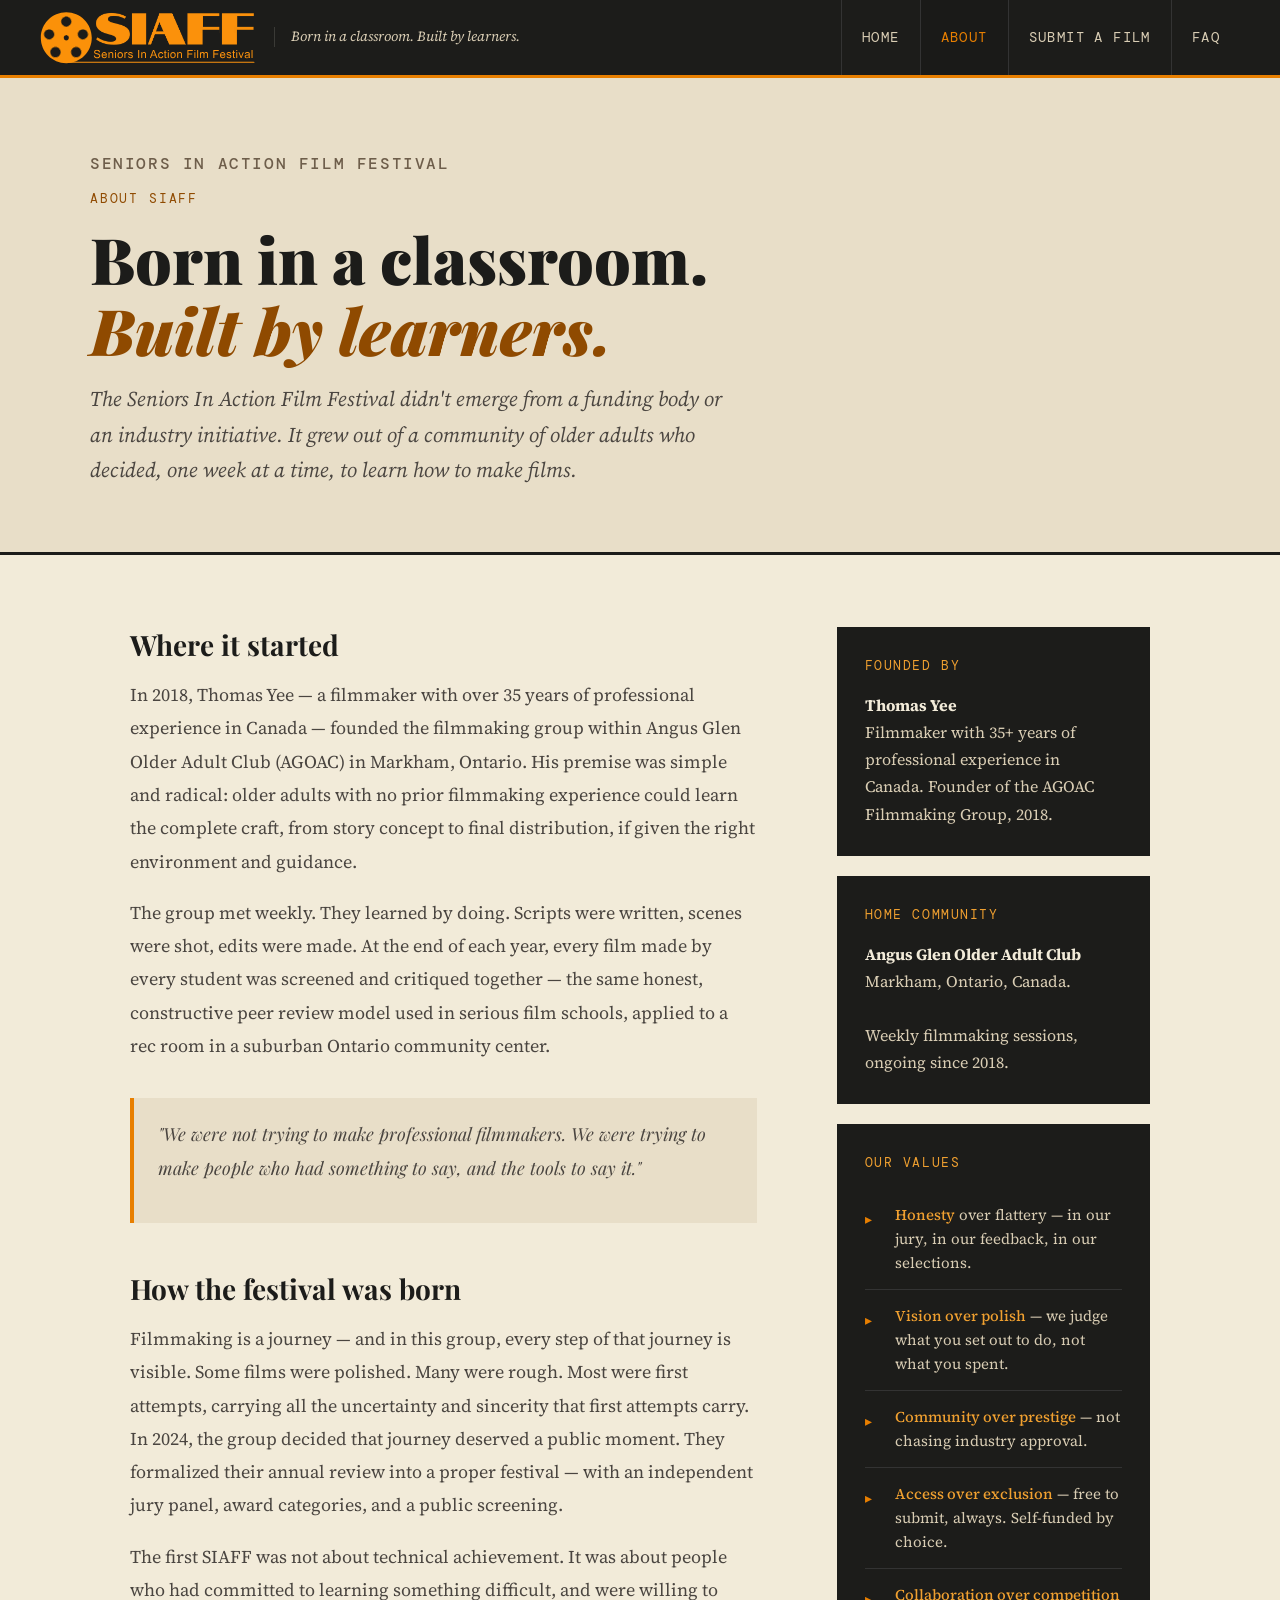
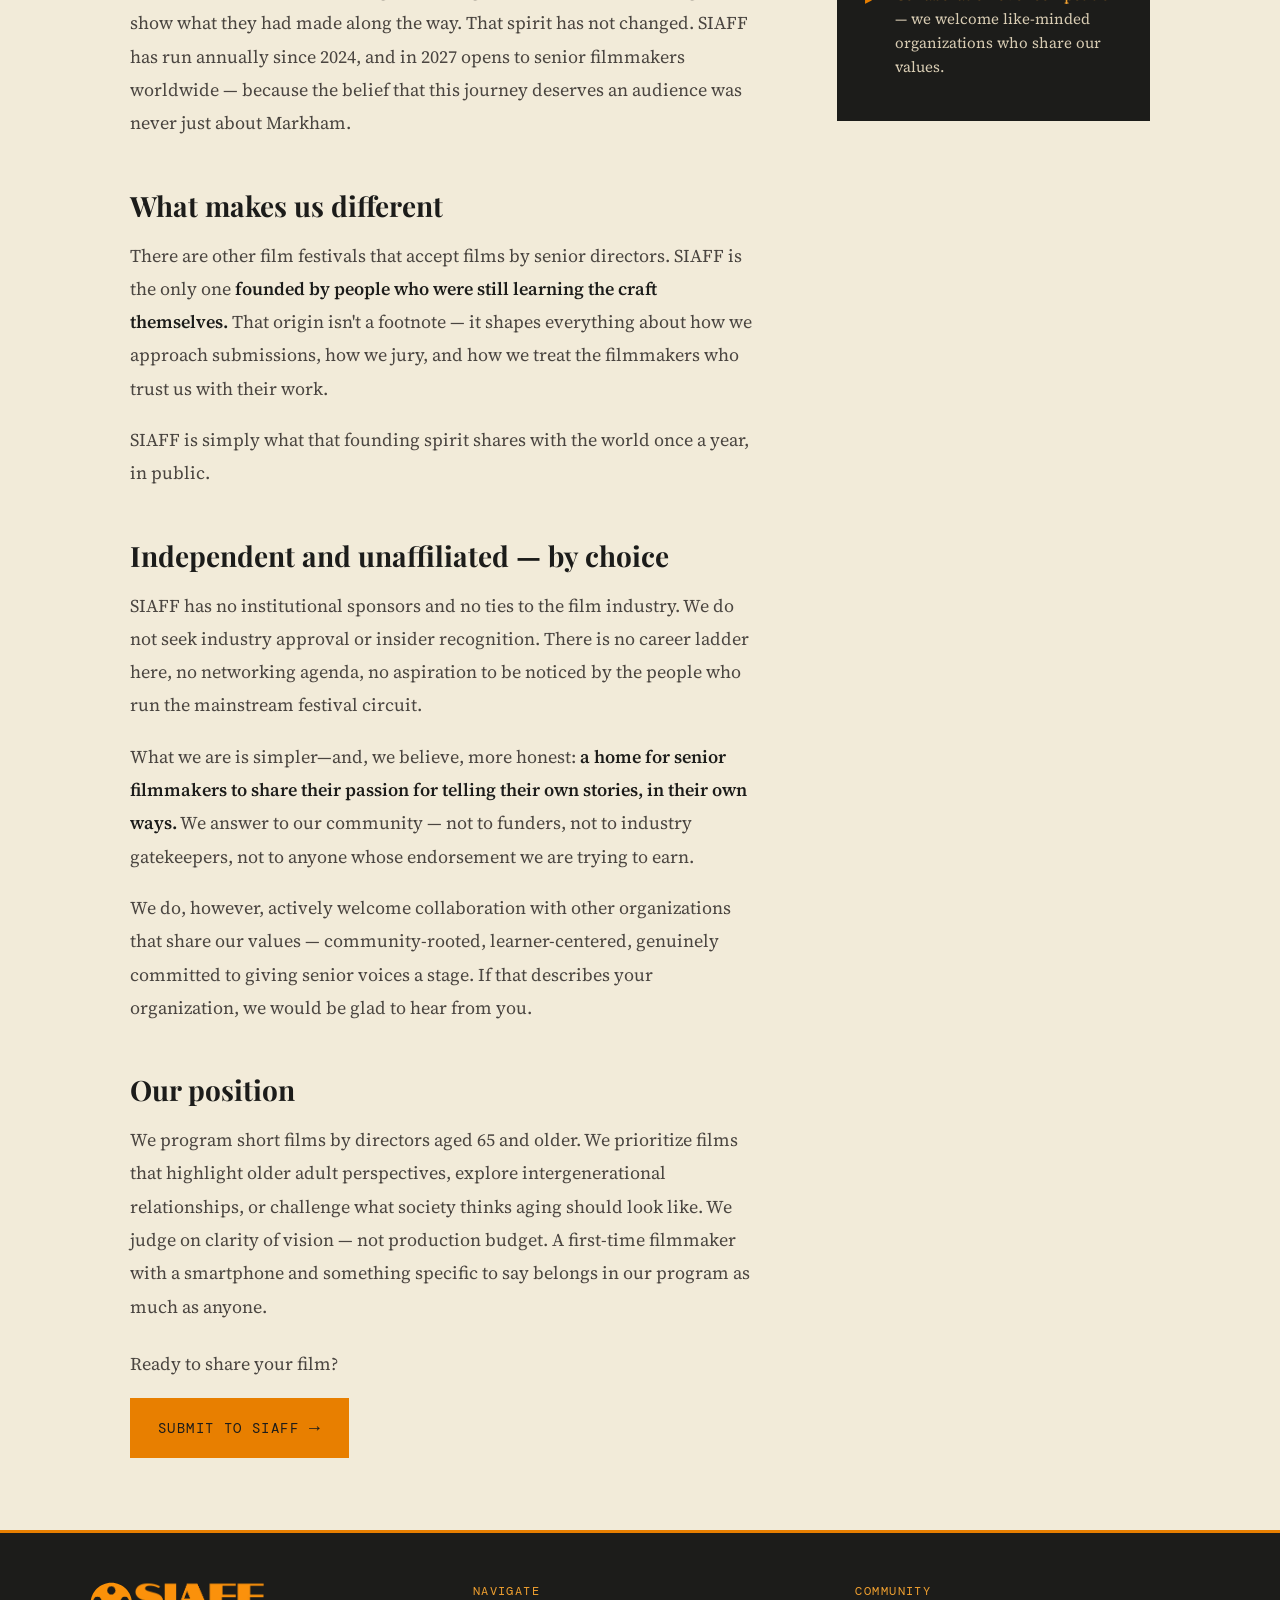
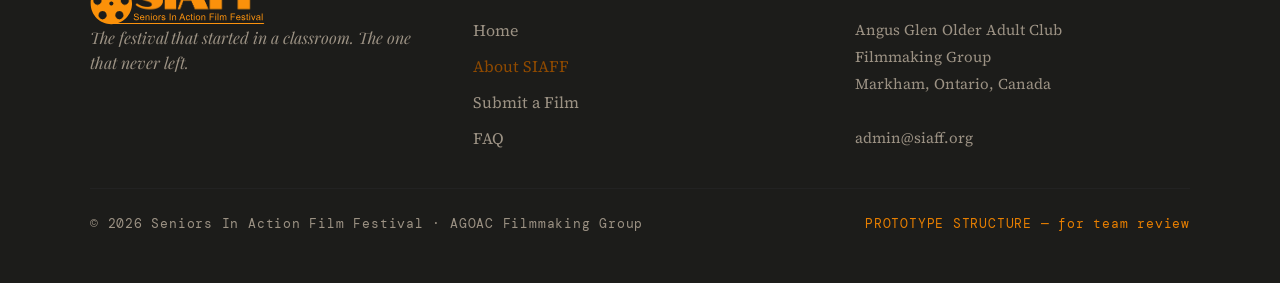
==== about.html @ fc420b6f "Fix logo's baked-in SVG padding; add footer active-link highlighting 1. logo.svg's viewBox (0 0 150 " ====
<!DOCTYPE html>
<html lang="en">
<head>
<meta charset="UTF-8">
<meta name="viewport" content="width=device-width, initial-scale=1.0">
<title>About — SIAFF</title>
<link rel="preconnect" href="https://fonts.googleapis.com">
<link href="https://fonts.googleapis.com/css2?family=Playfair+Display:ital,wght@0,400;0,700;0,900;1,400;1,700&family=Source+Serif+4:ital,wght@0,300;0,400;0,600;1,300;1,400&family=DM+Mono:wght@400;500&display=swap" rel="stylesheet">
<link rel="icon" type="image/svg+xml" href="images/favicon.svg">
<link rel="icon" type="image/png" sizes="32x32" href="images/favicon-32.png">
<link rel="icon" type="image/png" sizes="16x16" href="images/favicon-16.png">
<link rel="apple-touch-icon" href="images/apple-touch-icon.png">
<link rel="stylesheet" href="style.css">
</head>
<body>

<nav>
  <div class="nav-brand">
  <a href="index.html" class="nav-logo">
    <img src="images/logo.svg" alt="SIAFF logo" loading="lazy">
  </a>
    <span class="nav-tagline">Born in a classroom. Built by learners.</span>
  </div>

  <button class="nav-toggle" id="navToggle" onclick="toggleNav()" aria-label="Open menu" aria-expanded="false" aria-controls="navLinks">
    <span class="nav-toggle-bar"></span>
    <span class="nav-toggle-bar"></span>
    <span class="nav-toggle-bar"></span>
  </button>

  <ul class="nav-links" id="navLinks">
    <li><a href="index.html" id="nav-home">Home</a></li>
    <li><a href="about.html" id="nav-about" class="active">About</a></li>
    <li><a href="submit.html" id="nav-submit">Submit a Film</a></li>
    <li><a href="faq.html" id="nav-faq">FAQ</a></li>
  </ul>
</nav>


  <div class="about-hero">
    <div class="about-hero-inner">
      <div class="hero-name" style="color:var(--muted-text)">Seniors In Action Film Festival</div>
      <span class="eyebrow">About SIAFF</span>
      <h1 class="about-hero-h1">Born in a classroom.<br><em>Built by learners.</em></h1>
      <p class="about-hero-sub">The Seniors In Action Film Festival didn't emerge from a funding body or an industry initiative. It grew out of a community of older adults who decided, one week at a time, to learn how to make films.</p>
    </div>
  </div>

  <div class="about-body">
    <div class="about-prose">

      <h2>Where it started</h2>
      <p>In 2018, Thomas Yee — a filmmaker with over 35 years of professional experience in Canada — founded the filmmaking group within Angus Glen Older Adult Club (AGOAC) in Markham, Ontario. His premise was simple and radical: older adults with no prior filmmaking experience could learn the complete craft, from story concept to final distribution, if given the right environment and guidance.</p>
      <p>The group met weekly. They learned by doing. Scripts were written, scenes were shot, edits were made. At the end of each year, every film made by every student was screened and critiqued together — the same honest, constructive peer review model used in serious film schools, applied to a rec room in a suburban Ontario community center.</p>

      <div class="pullquote">
        <p class="pullquote-text">"We were not trying to make professional filmmakers. We were trying to make people who had something to say, and the tools to say it."</p>
      </div>

      <h2>How the festival was born</h2>
      <p>Filmmaking is a journey — and in this group, every step of that journey is visible. Some films were polished. Many were rough. Most were first attempts, carrying all the uncertainty and sincerity that first attempts carry. In 2024, the group decided that journey deserved a public moment. They formalized their annual review into a proper festival — with an independent jury panel, award categories, and a public screening.</p>
      <p>The first SIAFF was not about technical achievement. It was about people who had committed to learning something difficult, and were willing to show what they had made along the way. That spirit has not changed. SIAFF has run annually since 2024, and in 2027 opens to senior filmmakers worldwide — because the belief that this journey deserves an audience was never just about Markham.</p>

      <h2>What makes us different</h2>
      <p>There are other film festivals that accept films by senior directors. SIAFF is the only one <strong>founded by people who were still learning the craft themselves.</strong> That origin isn't a footnote — it shapes everything about how we approach submissions, how we jury, and how we treat the filmmakers who trust us with their work.</p>
      <p>SIAFF is simply what that founding spirit shares with the world once a year, in public.</p>

      <h2>Independent and unaffiliated — by choice</h2>
      <p>SIAFF has no institutional sponsors and no ties to the film industry. We do not seek industry approval or insider recognition. There is no career ladder here, no networking agenda, no aspiration to be noticed by the people who run the mainstream festival circuit.</p>
      <p>What we are is simpler—and, we believe, more honest: <strong>a home for senior filmmakers to share their passion for telling their own stories, in their own ways.</strong> We answer to our community — not to funders, not to industry gatekeepers, not to anyone whose endorsement we are trying to earn.</p>
      <p>We do, however, actively welcome collaboration with other organizations that share our values — community-rooted, learner-centered, genuinely committed to giving senior voices a stage. If that describes your organization, we would be glad to hear from you.</p>

      <h2>Our position</h2>
      <p>We program short films by directors aged 65 and older. We prioritize films that highlight older adult perspectives, explore intergenerational relationships, or challenge what society thinks aging should look like. We judge on clarity of vision — not production budget. A first-time filmmaker with a smartphone and something specific to say belongs in our program as much as anyone.</p>

      <div class="section-cta">
        <p>Ready to share your film?</p>
        <a class="hero-cta" href="submit.html">Submit to SIAFF <span class="hero-cta-arrow">→</span></a>
      </div>

    </div>

    <div class="about-sidebar">
      <div class="sidebar-card">
        <div class="sidebar-card-title">Founded by</div>
        <div class="sidebar-card-body">
          <strong>Thomas Yee</strong><br>
          Filmmaker with 35+ years of professional experience in Canada. Founder of the AGOAC Filmmaking Group, 2018.
        </div>
      </div>

      <div class="sidebar-card">
        <div class="sidebar-card-title">Home community</div>
        <div class="sidebar-card-body">
          <strong>Angus Glen Older Adult Club</strong><br>
          Markham, Ontario, Canada.<br><br>
          Weekly filmmaking sessions, ongoing since 2018.
        </div>
      </div>

      <div class="sidebar-card">
        <div class="sidebar-card-title">Our values</div>
        <div class="values-list">
          <div class="value-item">
            <span class="value-dot">▸</span>
            <span class="value-text"><strong>Honesty</strong> over flattery — in our jury, in our feedback, in our selections.</span>
          </div>
          <div class="value-item">
            <span class="value-dot">▸</span>
            <span class="value-text"><strong>Vision over polish</strong> — we judge what you set out to do, not what you spent.</span>
          </div>
          <div class="value-item">
            <span class="value-dot">▸</span>
            <span class="value-text"><strong>Community over prestige</strong> — not chasing industry approval.</span>
          </div>
          <div class="value-item">
            <span class="value-dot">▸</span>
            <span class="value-text"><strong>Access over exclusion</strong> — free to submit, always. Self-funded by choice.</span>
          </div>
          <div class="value-item">
            <span class="value-dot">▸</span>
            <span class="value-text"><strong>Collaboration over competition</strong> — we welcome like-minded organizations who share our values.</span>
          </div>
        </div>
      </div>
    </div>
  </div>

<footer>
  <div class="footer-inner">
    <div class="footer-brand">
      <img src="images/logo.svg" alt="SIAFF logo" loading="lazy">
      <p class="footer-tagline">The festival that started in a classroom. The one that never left.</p>
    </div>
    <div>
      <div class="footer-col-title">Navigate</div>
      <div class="footer-links">
        <a href="index.html" id="footer-nav-home">Home</a>
        <a href="about.html" id="footer-nav-about" class="active">About SIAFF</a>
        <a href="submit.html" id="footer-nav-submit">Submit a Film</a>
        <a href="faq.html" id="footer-nav-faq">FAQ</a>
      </div>
    </div>
    <div>
      <div class="footer-col-title">Community</div>
      <address class="footer-address">
        Angus Glen Older Adult Club<br>
        Filmmaking Group<br>
        Markham, Ontario, Canada<br>
        <br>
        admin@siaff.org
      </address>
    </div>
  </div>
  <div class="footer-bottom">
    <span class="footer-copy">© 2026 Seniors In Action Film Festival · AGOAC Filmmaking Group</span>
    <span class="footer-prototype">PROTOTYPE STRUCTURE — for team review</span>
  </div>
</footer>
<script src="script.js"></script>
</body>
</html>
---- style.css ----
/* ── RESET & BASE ───────────────────────────────── */
*, *::before, *::after { box-sizing: border-box; margin: 0; padding: 0; }

:root {
  --paper:    #F2EBD9;
  --paper2:   #E8DEC8;
  --paper3:   #D9CDB4;
  --ink:      #1C1C1A;
  --ink2:     #4A4540;
  --ink3:     #8C7B68;
  --red:      #E87F00;
  --red2:     #C46A00;
  --red3:     #8F4A00;
  --footer-text: #9C9284;
  --muted-text: #6E5E4B;
  --warm:     #8C7355;
  --warm2:    #F0A030;
  --rule:     #C4B89A;
  --serif:    'Playfair Display', Georgia, serif;
  --body:     'Source Serif 4', Georgia, serif;
  --mono:     'DM Mono', monospace;
}

html { scroll-behavior: smooth; }

.sr-only {
  position: absolute;
  width: 1px;
  height: 1px;
  padding: 0;
  margin: -1px;
  overflow: hidden;
  clip: rect(0, 0, 0, 0);
  white-space: nowrap;
  border: 0;
}

body {
  font-family: var(--body);
  background: var(--paper);
  color: var(--ink);
  font-size: 19px;
  line-height: 1.75;
  -webkit-font-smoothing: antialiased;
}

/* ── NAVIGATION ─────────────────────────────────── */
nav {
  background: var(--ink);
  padding: 0 40px;
  display: flex;
  align-items: center;
  justify-content: space-between;
  position: sticky;
  top: 0;
  z-index: 100;
  border-bottom: 3px solid var(--red); min-height: 74px;
}

.nav-brand {
  display: flex;
  align-items: center;
  gap: 16px;
  padding: 10px 0;
  min-width: 0;
}

.nav-logo {
  display: flex;
  align-items: center;
  flex-shrink: 0;
}

.nav-logo img {
  height: 54px;
  width: auto;
  display: block;
}

.nav-tagline {
  font-family: var(--body);
  font-style: italic;
  font-size: 14px;
  color: var(--paper3);
  border-left: 1px solid #3a3a36;
  padding-left: 16px;
  line-height: 1.4;
  white-space: nowrap;
  overflow: hidden;
  text-overflow: ellipsis;
  min-width: 0;
  max-width: 460px;
}

.nav-logo-main {
  font-family: var(--mono);
  font-size: 22px;
  font-weight: 500;
  color: var(--paper);
  letter-spacing: 0.12em;
  line-height: 1;
}

.nav-logo-sub {
  font-family: var(--body);
  font-size: 12px;
  color: var(--warm2);
  letter-spacing: 0.08em;
  text-transform: uppercase;
  margin-top: 3px;
}

.nav-toggle {
  display: none;
  flex-direction: column;
  justify-content: center;
  align-items: center;
  gap: 5px;
  width: 44px;
  height: 44px;
  background: transparent;
  border: 1px solid #3a3a36;
  cursor: pointer;
  flex-shrink: 0;
  transition: border-color 0.2s;
}
.nav-toggle:hover { border-color: var(--red); }
.nav-toggle-bar {
  width: 20px;
  height: 2px;
  background: var(--paper3);
  transition: all 0.25s ease;
}
.nav-toggle.open .nav-toggle-bar:nth-child(1) { transform: translateY(7px) rotate(45deg); }
.nav-toggle.open .nav-toggle-bar:nth-child(2) { opacity: 0; }
.nav-toggle.open .nav-toggle-bar:nth-child(3) { transform: translateY(-7px) rotate(-45deg); }

.nav-links {
  display: flex;
  gap: 0;
  list-style: none;
}

.nav-links a {
  display: block;
  padding: 25px 20px;
  font-family: var(--mono);
  font-size: 14px;
  letter-spacing: 0.1em;
  text-transform: uppercase;
  color: var(--paper3);
  text-decoration: none;
  transition: color 0.2s, background 0.2s;
  border-left: 1px solid #333;
}

.nav-links a:hover,
.nav-links a.active {
  color: var(--red);
  background: #1a1a18;
}

/* ── PAGE SYSTEM ────────────────────────────────── */
.page { display: none; }
.page.active { display: block; }

/* ── SECTION UTILITY ────────────────────────────── */
.section { padding: 72px 40px; max-width: 1100px; margin: 0 auto; }
.section-narrow { max-width: 720px; }
.faq-link-section { padding: 32px 40px; max-width: 1100px; margin: 0 auto; text-align: center; }
.rule { border: none; border-top: 1px solid var(--rule); margin: 48px 0; }
.rule-heavy { border-top: 3px solid var(--ink); margin: 0; }
.eyebrow {
  font-family: var(--mono);
  font-size: 13px;
  letter-spacing: 0.14em;
  text-transform: uppercase;
  color: var(--red3);
  margin-bottom: 14px;
  display: block;
}

/* ── HOME — HERO ────────────────────────────────── */
.hero {
  background: var(--ink);
  padding: 80px 40px 72px;
  position: relative;
  overflow: hidden;
}

.hero::before {
  content: '';
  position: absolute;
  top: 0; left: 0; right: 0;
  height: 4px;
  background: repeating-linear-gradient(
    90deg,
    var(--red) 0px,
    var(--red) 20px,
    transparent 20px,
    transparent 28px
  );
}

.hero-inner {
  max-width: 1100px;
  margin: 0 auto;
  display: grid;
  grid-template-columns: 1fr 380px;
  gap: 80px;
  align-items: end;
}

.hero-name {
  font-family: var(--mono);
  font-size: 16px;
  font-weight: 500;
  letter-spacing: 0.1em;
  text-transform: uppercase;
  color: var(--warm2);
  margin-bottom: 10px;
}

.hero-tag {
  font-family: var(--mono);
  font-size: 13px;
  letter-spacing: 0.14em;
  text-transform: uppercase;
  color: var(--red);
  margin-bottom: 20px;
}

.hero-h1 {
  font-family: var(--serif);
  font-size: clamp(42px, 6vw, 72px);
  font-weight: 900;
  color: var(--paper);
  line-height: 1.05;
  letter-spacing: -0.01em;
  margin-bottom: 24px;
}

.hero-h1 em {
  font-style: italic;
  color: var(--warm2);
}

.hero-body {
  font-size: 19px;
  color: var(--paper3);
  line-height: 1.75;
  max-width: 520px;
  margin-bottom: 36px;
}

.hero-cta {
  display: inline-flex;
  align-items: center;
  gap: 10px;
  background: var(--red);
  color: var(--ink);
  padding: 14px 28px;
  font-family: var(--mono);
  font-size: 14px;
  letter-spacing: 0.1em;
  text-transform: uppercase;
  text-decoration: none;
  transition: background 0.2s;
  cursor: pointer;
  border: none;
}

.hero-cta:hover { background: var(--red2); }
.hero-cta-arrow { font-size: 18px; }

.section-cta { margin-top: 24px; }
.section-cta p {
  font-size: 18px;
  color: var(--ink2);
  margin-bottom: 16px;
}

.hero-aside {
  border-left: 1px solid #333;
  padding-left: 40px;
  display: flex;
  flex-direction: column;
  gap: 28px;
}

.hero-fact {
  display: flex;
  flex-direction: column;
  gap: 4px;
}

.hero-fact-num {
  font-family: var(--serif);
  font-size: 42px;
  font-weight: 700;
  color: var(--warm2);
  line-height: 1;
}

.hero-fact-label {
  font-family: var(--mono);
  font-size: 13px;
  letter-spacing: 0.1em;
  text-transform: uppercase;
  color: var(--footer-text);
}

.hero-divider {
  border: none;
  border-top: 1px solid #333;
}

/* ── HOME — NOTICES ─────────────────────────────── */
.notices {
  background: var(--paper2);
  border-top: 1px solid var(--rule);
  border-bottom: 1px solid var(--rule);
}

.notices-inner {
  max-width: 1100px;
  margin: 0 auto;
  padding: 0 40px;
  display: grid;
  grid-template-columns: 1fr 1fr;
}

.notice {
  padding: 32px 0;
  display: grid;
  grid-template-columns: 48px 1fr;
  gap: 16px;
  align-items: start;
}

.notice:first-child {
  border-right: 1px solid var(--rule);
  padding-right: 40px;
}

.notice:last-child {
  padding-left: 40px;
}

.notice-icon {
  width: 48px;
  height: 48px;
  background: var(--ink);
  display: flex;
  align-items: center;
  justify-content: center;
  font-size: 22px;
  flex-shrink: 0;
  margin-top: 2px;
}

.notice-title {
  font-family: var(--serif);
  font-size: 18px;
  font-weight: 700;
  color: var(--ink);
  margin-bottom: 5px;
}

.notice-body {
  font-size: 16px;
  color: var(--ink2);
  line-height: 1.65;
  font-family: var(--body);
}

.notice-body strong { color: var(--red3); font-weight: 600; }

/* ── HOME — FILMSTRIP CAROUSEL ──────────────────── */
.filmstrip-section {
  background: #0a0a0a;
  padding: 56px 0;
  overflow: hidden;
}

.filmstrip-label {
  max-width: 1100px;
  margin: 0 auto 32px;
  padding: 0 40px;
  display: flex;
  align-items: center;
  justify-content: space-between;
}

.filmstrip-title {
  font-family: var(--serif);
  font-size: 24px;
  font-weight: 700;
  color: var(--paper);
  font-style: italic;
}

.filmstrip-controls {
  display: flex;
  gap: 8px;
}

.filmstrip-btn {
  width: 44px;
  height: 44px;
  background: transparent;
  border: 1px solid #444;
  color: var(--paper3);
  font-size: 18px;
  cursor: pointer;
  display: flex;
  align-items: center;
  justify-content: center;
  transition: all 0.2s;
  font-family: var(--mono);
}

.filmstrip-btn:hover {
  background: var(--red);
  border-color: var(--red);
  color: var(--ink);
}

/* The film strip track */
.strip-track {
  position: relative;
  overflow: hidden;
}

/* Sprocket holes top */
.sprockets {
  height: 28px;
  background: #111;
  display: flex;
  align-items: center;
  padding: 0 12px;
  gap: 0;
  border-top: 2px solid #333;
  border-bottom: 2px solid #333;
}

.sprocket-hole {
  width: 18px;
  height: 14px;
  background: var(--ink);
  border-radius: 3px;
  margin-right: 24px;
  border: 1px solid #2a2a2a;
  flex-shrink: 0;
}

/* Frames container */
.frames-viewport {
  overflow: hidden;
  background: #0a0a0a;
  padding-top: 16px;
  touch-action: pan-y;
  cursor: grab;
}

#sprockets-bottom {
  margin-top: 16px;
}

.frames-viewport.dragging {
  cursor: grabbing;
}

.frames-track {
  display: flex;
  gap: 0;
  transition: transform 0.5s cubic-bezier(0.25, 0.1, 0.25, 1);
  user-select: none;
}

.frames-track img {
  -webkit-user-drag: none;
  user-drag: none;
  pointer-events: none;
}

.film-frame {
  flex-shrink: 0;
  width: calc(33.333% - 2px);
  margin: 0 1px;
  position: relative;
  overflow: hidden;
  background: #111;
}

.film-frame-inner {
  width: 100%;
  padding-bottom: 66%;
  position: relative;
  overflow: hidden;
}

.film-frame-image {
  position: absolute;
  inset: 0;
  display: flex;
  align-items: center;
  justify-content: center;
  font-family: var(--mono);
  font-size: 13px;
  color: #444;
  letter-spacing: 0.1em;
  text-align: center;
  background: #111;
  transition: transform 0.4s ease;
}

.film-frame-image img {
  width: 100%;
  height: 100%;
  object-fit: cover;
  display: block;
}

.film-frame:hover .film-frame-image {
  transform: scale(1.03);
}

/* Placeholder frame visuals */
.frame-placeholder {
  width: 100%;
  height: 100%;
  position: absolute;
  inset: 0;
  display: flex;
  flex-direction: column;
  align-items: center;
  justify-content: center;
  gap: 12px;
}

.fp-1 { background: linear-gradient(135deg, #1a1008 0%, #2a1a0a 100%); }
.fp-2 { background: linear-gradient(135deg, #080e1a 0%, #0a1520 100%); }
.fp-3 { background: linear-gradient(135deg, #0a100a 0%, #121a10 100%); }
.fp-4 { background: linear-gradient(135deg, #1a0808 0%, #200a0a 100%); }
.fp-5 { background: linear-gradient(135deg, #100a18 0%, #180e20 100%); }
.fp-6 { background: linear-gradient(135deg, #181008 0%, #221808 100%); }

.fp-icon { font-size: 32px; opacity: 0.4; }
.fp-label {
  font-family: var(--mono);
  font-size: 12px;
  letter-spacing: 0.1em;
  text-transform: uppercase;
  color: #666;
  text-align: center;
  line-height: 1.5;
  padding: 0 16px;
}

/* Captions container -- separate scrolling row below the sprocket
   band, kept in sync with .frames-track's transform by script.js so
   each caption always lines up with its matching photo. */
.captions-viewport {
  overflow: hidden;
  background: #0d0d0d;
}

.captions-track {
  display: flex;
  gap: 0;
  transition: transform 0.5s cubic-bezier(0.25, 0.1, 0.25, 1);
  user-select: none;
}

.frame-caption {
  flex-shrink: 0;
  width: calc(33.333% - 2px);
  margin: 0 1px;
  padding: 10px 14px;
  background: #0d0d0d;
}

.frame-caption-text {
  font-family: var(--mono);
  font-size: 12px;
  color: var(--ink3);
  letter-spacing: 0.02em;
  line-height: 1.35;
}

/* Frame counter */
.strip-counter {
  padding: 12px 40px;
  display: flex;
  align-items: center;
  gap: 12px;
  background: #0a0a0a;
}

.counter-dots {
  display: flex;
  gap: 6px;
}

.counter-dot {
  width: 6px;
  height: 6px;
  border-radius: 50%;
  background: #333;
  transition: background 0.3s;
  cursor: pointer;
}

.counter-dot.active { background: var(--red); }

.counter-text {
  font-family: var(--mono);
  font-size: 12px;
  color: var(--footer-text);
  letter-spacing: 0.1em;
  margin-left: auto;
}

/* ── HOME — ABOUT STRIP ─────────────────────────── */
.about-strip-wrapper {
  background: var(--paper);
  width: 100%;
}

.about-strip {
  padding: 72px 40px;
  max-width: 1100px;
  margin: 0 auto;
  display: grid;
  grid-template-columns: 1fr 1fr;
  gap: 80px;
  align-items: start;
}

.about-strip-left { min-width: 0; }

.about-strip-h2 {
  font-family: var(--serif);
  font-size: 36px;
  font-weight: 700;
  color: var(--ink);
  line-height: 1.2;
  margin-bottom: 20px;
}

.about-strip-h2 em {
  font-style: italic;
  color: var(--red3);
}

.about-strip-body {
  font-size: 18px;
  color: var(--ink2);
  line-height: 1.8;
  margin-bottom: 24px;
}

.text-link {
  font-family: var(--mono);
  font-size: 14px;
  letter-spacing: 0.1em;
  text-transform: uppercase;
  color: var(--red3);
  text-decoration: none;
  cursor: pointer;
  border-bottom: 1px solid var(--red);
  padding-bottom: 1px;
  transition: color 0.2s;
}

.text-link:hover { color: var(--red2); }

.notice .text-link { display: inline-block; margin-top: 10px; }

.about-strip-right {
  border-left: 1px solid var(--rule);
  padding-left: 48px;
  min-width: 0;
}

.milestone-list { display: flex; flex-direction: column; gap: 0; width: 100%; }

.milestone {
  display: grid;
  grid-template-columns: 96px 1fr;
  gap: 0;
  padding: 16px 0;
  border-bottom: 1px solid var(--rule);
  align-items: start;
  width: 100%;
  box-sizing: border-box;
}

.milestone:last-child { border-bottom: none; }

.milestone-year {
  font-family: var(--mono);
  font-size: 14px;
  font-weight: 600;
  color: var(--muted-text);
  padding-top: 3px;
  border-right: 2px solid var(--rule);
  padding-right: 12px;
  text-align: right;
  white-space: normal;
  line-height: 1.4;
  flex-shrink: 0;
}

.milestone-text {
  font-size: 16px;
  color: var(--ink2);
  line-height: 1.6;
  padding-left: 18px;
  display: block;
  min-width: 0;
}

.milestone-text strong { color: var(--ink); font-weight: 700; }

/* ── HOME — QUICK FACTS ─────────────────────────── */
.facts-band {
  background: var(--ink);
  padding: 48px 40px;
}

.facts-inner {
  max-width: 1100px;
  margin: 0 auto;
  display: grid;
  grid-template-columns: repeat(4, 1fr);
  gap: 0;
}

.fact-item {
  padding: 0 32px;
  border-right: 1px solid #333;
  text-align: center;
}

.fact-item:first-child { padding-left: 0; }
.fact-item:last-child { border-right: none; }

.fact-num {
  font-family: var(--serif);
  font-size: 48px;
  font-weight: 900;
  color: var(--warm2);
  line-height: 1;
  margin-bottom: 6px;
  display: block;
}

.fact-label {
  font-family: var(--mono);
  font-size: 13px;
  letter-spacing: 0.1em;
  text-transform: uppercase;
  color: var(--footer-text);
  line-height: 1.5;
}

/* ── ABOUT PAGE ─────────────────────────────────── */
.about-hero {
  background: var(--paper2);
  border-bottom: 3px solid var(--ink);
  padding: 72px 40px 64px;
}

.about-hero-inner {
  max-width: 1100px;
  margin: 0 auto;
}

.about-hero-h1 {
  font-family: var(--serif);
  font-size: clamp(36px, 5vw, 64px);
  font-weight: 900;
  color: var(--ink);
  line-height: 1.1;
  margin-bottom: 16px;
}

.about-hero-h1 em {
  font-style: italic;
  color: var(--red3);
}

.about-hero-sub {
  font-size: 21px;
  color: var(--ink2);
  max-width: 640px;
  line-height: 1.7;
  font-style: italic;
}

/* Two-column layout for About body */
.about-body {
  max-width: 1100px;
  margin: 0 auto;
  padding: 72px 40px;
  display: grid;
  grid-template-columns: 2fr 1fr;
  gap: 80px;
  align-items: start;
}

.about-prose {
  min-width: 0;
}

.about-prose h2 {
  font-family: var(--serif);
  font-size: 28px;
  font-weight: 700;
  color: var(--ink);
  line-height: 1.25;
  margin-bottom: 16px;
  margin-top: 48px;
}

.about-prose h2:first-child { margin-top: 0; }

.about-prose p {
  font-size: 18px;
  color: var(--ink2);
  line-height: 1.85;
  margin-bottom: 18px;
}

.about-prose p em {
  font-style: italic;
  color: var(--ink);
}

.about-prose p strong {
  color: var(--ink);
  font-weight: 600;
}

.pullquote {
  border-left: 4px solid var(--red);
  padding: 20px 24px;
  margin: 36px 0;
  background: var(--paper2);
}

.pullquote-text {
  font-family: var(--serif);
  font-size: 22px;
  font-style: italic;
  color: var(--ink);
  line-height: 1.5;
}

/* About sidebar */
.about-sidebar { min-width: 0; }

.sidebar-card {
  background: var(--ink);
  padding: 28px;
  margin-bottom: 20px;
}

.sidebar-card-title {
  font-family: var(--mono);
  font-size: 13px;
  letter-spacing: 0.12em;
  text-transform: uppercase;
  color: var(--warm2);
  margin-bottom: 14px;
}

.sidebar-card-body {
  font-size: 16px;
  color: var(--paper3);
  line-height: 1.7;
}

.sidebar-card-body strong { color: var(--paper); }

.values-list { display: flex; flex-direction: column; gap: 0; }

.value-item {
  padding: 14px 0;
  border-bottom: 1px solid #333;
  display: grid;
  grid-template-columns: 20px 1fr;
  gap: 10px;
  align-items: start;
}

.value-item:last-child { border-bottom: none; }
.value-dot { color: var(--red); margin-top: 4px; font-size: 14px; }
.value-text { font-size: 15px; color: var(--paper3); line-height: 1.6; }
.value-text strong { color: var(--warm2); font-weight: 500; }

/* ── SUBMIT PAGE ────────────────────────────────── */
.submit-hero {
  background: var(--red);
  padding: 64px 40px;
}

.submit-hero-inner { max-width: 1100px; margin: 0 auto; }

.submit-hero-h1 {
  font-family: var(--serif);
  font-size: clamp(32px, 4vw, 56px);
  font-weight: 900;
  color: var(--ink);
  line-height: 1.1;
  margin-bottom: 12px;
}

.submit-hero-sub {
  font-size: 19px;
  color: rgba(28, 28, 26, 0.85);
  max-width: 560px;
  line-height: 1.7;
}

/* Honest notices — prominent */
.honest-notices {
  background: var(--ink);
  padding: 40px;
}

.honest-inner {
  max-width: 1100px;
  margin: 0 auto;
  display: grid;
  grid-template-columns: 1fr 1fr;
  gap: 2px;
}

.honest-card {
  background: #1a1a18;
  padding: 28px 32px;
  min-width: 0;
  scroll-margin-top: 90px;
}

.honest-card-eye {
  font-family: var(--mono);
  font-size: 12px;
  letter-spacing: 0.12em;
  text-transform: uppercase;
  color: var(--warm2);
  margin-bottom: 10px;
}

.honest-card-title {
  font-family: var(--serif);
  font-size: 22px;
  font-weight: 700;
  color: var(--paper);
  margin-bottom: 10px;
  line-height: 1.3;
}

.honest-card-body {
  font-size: 16px;
  color: #888;
  line-height: 1.75;
}

.honest-card-body em { color: var(--warm2); font-style: normal; }

/* Submit body */
.submit-body {
  max-width: 1100px;
  margin: 0 auto;
  padding: 64px 40px;
  display: grid;
  grid-template-columns: 1fr 360px;
  gap: 72px;
  align-items: start;
}

.submit-main {
  min-width: 0;
}

.submit-main h2 {
  font-family: var(--serif);
  font-size: 26px;
  font-weight: 700;
  color: var(--ink);
  margin-bottom: 16px;
  margin-top: 48px;
  padding-bottom: 12px;
  border-bottom: 1px solid var(--rule);
}

.submit-main h2:first-child { margin-top: 0; }

.submit-main p {
  font-size: 17px;
  color: var(--ink2);
  line-height: 1.8;
  margin-bottom: 16px;
}

.submit-main p strong { color: var(--ink); }

/* Criteria list */
.criteria-list { display: flex; flex-direction: column; gap: 0; margin-bottom: 24px; }

.criteria-item {
  display: grid;
  grid-template-columns: 28px 1fr;
  gap: 12px;
  padding: 14px 0;
  border-bottom: 1px solid var(--rule);
  align-items: start;
}

.criteria-item:last-child { border-bottom: none; }

.criteria-marker {
  width: 22px;
  height: 22px;
  background: var(--ink);
  display: flex;
  align-items: center;
  justify-content: center;
  font-family: var(--mono);
  font-size: 12px;
  color: var(--warm2);
  flex-shrink: 0;
  margin-top: 2px;
}

.criteria-content { min-width: 0; }
.criteria-title { font-size: 17px; font-weight: 600; color: var(--ink); margin-bottom: 3px; }
.criteria-body { font-size: 16px; color: var(--ink2); line-height: 1.65; }

/* What senior-centric means */
.sc-branches {
  display: flex;
  flex-direction: column;
  gap: 0;
  border: 1px solid var(--rule);
  margin: 20px 0 24px;
}

.sc-branch {
  padding: 14px 18px;
  border-bottom: 1px solid var(--rule);
  display: grid;
  grid-template-columns: 24px 1fr;
  gap: 12px;
}

.sc-branch:last-child { border-bottom: none; }
.sc-letter {
  font-family: var(--mono);
  font-size: 14px;
  font-weight: 500;
  color: var(--red3);
  padding-top: 2px;
}
.sc-text { font-size: 16px; color: var(--ink2); line-height: 1.65; min-width: 0; }
.sc-text strong { color: var(--ink); }

/* Priority note */
.priority-note {
  background: var(--paper2);
  border-left: 4px solid var(--warm);
  padding: 16px 20px;
  margin: 20px 0;
}

.priority-note-text { font-size: 16px; color: var(--ink2); line-height: 1.7; }
.priority-note-text strong { color: var(--ink); }

/* Submit sidebar */
.submit-sidebar { min-width: 0; }

.submit-box {
  background: var(--ink);
  padding: 32px;
  margin-bottom: 16px;
  position: sticky;
  top: 80px;
}

.submit-box-title {
  font-family: var(--serif);
  font-size: 22px;
  font-weight: 700;
  color: var(--paper);
  margin-bottom: 6px;
}

.submit-box-sub {
  font-size: 15px;
  color: var(--footer-text);
  margin-bottom: 24px;
  font-family: var(--mono);
  letter-spacing: 0.05em;
}

.deadline-list { display: flex; flex-direction: column; gap: 0; margin-bottom: 28px; }

.deadline-item {
  display: grid;
  grid-template-columns: 1fr auto;
  gap: 12px;
  padding: 12px 0;
  border-bottom: 1px solid #2a2a28;
  align-items: center;
}

.deadline-item:last-child { border-bottom: none; }

.deadline-name {
  font-size: 15px;
  color: var(--paper3);
  line-height: 1.4;
  min-width: 0;
}

.deadline-date {
  font-family: var(--mono);
  font-size: 14px;
  color: var(--warm2);
  white-space: nowrap;
}

.submit-btn {
  display: block;
  width: 100%;
  background: var(--red);
  color: var(--ink);
  padding: 16px 24px;
  font-family: var(--mono);
  font-size: 15px;
  letter-spacing: 0.1em;
  text-transform: uppercase;
  text-align: center;
  text-decoration: none;
  cursor: pointer;
  border: none;
  transition: background 0.2s;
  margin-bottom: 12px;
}

.submit-btn:hover { background: var(--red2); }

.submit-note {
  font-size: 14px;
  color: var(--footer-text);
  text-align: center;
  line-height: 1.5;
  font-family: var(--mono);
  letter-spacing: 0.03em;
}

/* ── FOOTER ─────────────────────────────────────── */
footer {
  background: var(--ink);
  border-top: 3px solid var(--red);
  padding: 48px 40px;
}

.footer-inner {
  max-width: 1100px;
  margin: 0 auto;
  display: grid;
  grid-template-columns: 1fr 1fr 1fr;
  gap: 48px;
}

.footer-brand {}

.footer-brand img {
  height: 44px;
  width: auto;
  display: block;
}

.footer-logo {
  font-family: var(--mono);
  font-size: 24px;
  font-weight: 500;
  color: var(--paper);
  letter-spacing: 0.12em;
  margin-bottom: 4px;
}

.footer-logo-sub {
  font-family: var(--body);
  font-size: 13px;
  color: var(--ink3);
  letter-spacing: 0.06em;
  text-transform: uppercase;
  margin-bottom: 16px;
}

.footer-tagline {
  font-family: var(--serif);
  font-size: 16px;
  font-style: italic;
  color: var(--footer-text);
  line-height: 1.6;
}

.footer-col-title {
  font-family: var(--mono);
  font-size: 12px;
  letter-spacing: 0.12em;
  text-transform: uppercase;
  color: var(--warm2);
  margin-bottom: 14px;
}

.footer-links { display: flex; flex-direction: column; gap: 8px; }

.footer-links a {
  font-size: 16px;
  color: var(--footer-text);
  text-decoration: none;
  transition: color 0.2s;
  cursor: pointer;
}

.footer-links a:hover { color: var(--paper3); }
.footer-links a.active { color: var(--red3); }

.footer-address {
  font-size: 15px;
  color: var(--footer-text);
  line-height: 1.8;
  font-style: normal;
}

.footer-bottom {
  max-width: 1100px;
  margin: 36px auto 0;
  padding-top: 24px;
  border-top: 1px solid #222;
  display: flex;
  justify-content: space-between;
  align-items: center;
}

.footer-copy {
  font-family: var(--mono);
  font-size: 13px;
  color: var(--footer-text);
  letter-spacing: 0.06em;
}

.footer-prototype {
  font-family: var(--mono);
  font-size: 13px;
  color: var(--red);
  letter-spacing: 0.06em;
}

/* ── RESPONSIVE ─────────────────────────────────── */
@media (max-width: 900px) {
  nav { padding: 0 20px; }
  .hero { padding: 56px 20px 48px; }
  .hero-inner { grid-template-columns: 1fr; gap: 40px; }
  .hero-aside { border-left: none; border-top: 1px solid #333; padding-left: 0; padding-top: 32px; flex-direction: row; flex-wrap: wrap; gap: 24px; }
  .notices-inner { grid-template-columns: 1fr; }
  .notice:first-child { border-right: none; border-bottom: 1px solid var(--rule); padding-right: 0; }
  .notice:last-child { padding-left: 0; }
  .about-strip-wrapper { background: var(--paper); } .about-strip { grid-template-columns: 1fr; gap: 40px; padding: 48px 40px; }
  .about-strip-right { border-left: none; padding-left: 0; border-top: 1px solid var(--rule); padding-top: 32px; }
  .facts-band { padding: 32px 40px; }
  .facts-inner { grid-template-columns: 1fr 1fr; gap: 24px; }
  .fact-item { border-right: none; padding: 0; text-align: left; }
  .about-body { grid-template-columns: 1fr; gap: 40px; }
  .submit-body { grid-template-columns: 1fr; gap: 40px; }
  .submit-box { position: static; }
  .honest-inner { grid-template-columns: 1fr; }
  .footer-inner { grid-template-columns: 1fr; gap: 32px; }
  .footer-bottom { flex-direction: column; gap: 8px; text-align: center; }
  .filmstrip-section { padding: 40px 0; }
  .film-frame { width: calc(50% - 2px); }
  .frame-caption { width: calc(50% - 2px); }
  .section { padding: 48px 20px; }
  .about-hero { padding: 48px 20px 40px; }
  .submit-hero { padding: 48px 20px; }
}

/* ── FAQ PAGE ───────────────────────────────────── */
.faq-body { padding-top: 64px; }
.faq-group { margin-bottom: 48px; }
.faq-group:last-child { margin-bottom: 0; }
.faq-group-title {
  font-family: var(--mono);
  font-size: 14px;
  letter-spacing: 0.12em;
  text-transform: uppercase;
  color: var(--red3);
  margin-bottom: 12px;
  padding-bottom: 12px;
  border-bottom: 1px solid var(--rule);
}
.faq-list { display: flex; flex-direction: column; }
.faq-item { border-bottom: 1px solid var(--rule); }
.faq-item:last-child { border-bottom: none; }
.faq-question {
  width: 100%;
  display: flex;
  align-items: center;
  justify-content: space-between;
  gap: 16px;
  background: none;
  border: none;
  padding: 18px 2px;
  cursor: pointer;
  text-align: left;
  font-family: var(--serif);
  font-size: 19px;
  font-weight: 600;
  color: var(--ink);
  transition: color 0.2s;
}
.faq-question:hover { color: var(--red3); }
.faq-question-text { line-height: 1.4; }
.faq-toggle {
  font-family: var(--mono);
  font-size: 22px;
  font-weight: 400;
  color: var(--red3);
  flex-shrink: 0;
  transition: transform 0.25s ease;
  line-height: 1;
}
.faq-item.open .faq-toggle { transform: rotate(45deg); }
.faq-answer {
  max-height: 0;
  overflow: hidden;
  transition: max-height 0.3s ease;
}
.faq-item.open .faq-answer { max-height: 300px; }
.faq-answer p {
  font-size: 17px;
  color: var(--ink2);
  line-height: 1.75;
  padding: 0 2px 20px;
  max-width: 640px;
}

/* ── FAQ — AI CHAT WIDGET ───────────────────────── */
.chat-section {
  background: var(--ink);
  padding: 72px 40px;
  margin-top: 24px;
}
.chat-section-inner { max-width: 900px; margin: 0 auto; }
.chat-intro { text-align: center; margin-bottom: 40px; }
.chat-intro-h2 {
  font-family: var(--serif);
  font-size: clamp(28px, 3.5vw, 36px);
  font-weight: 700;
  color: var(--paper);
  margin-bottom: 14px;
}
.chat-intro-h2 em { font-style: italic; color: var(--warm2); }
.chat-intro-body {
  font-size: 17px;
  color: var(--paper3);
  max-width: 560px;
  margin: 0 auto;
  line-height: 1.75;
}
.chat-widget {
  background: #17171799;
  border: 1px solid #333;
  max-width: 640px;
  margin: 0 auto;
}
.chat-header {
  display: flex;
  align-items: center;
  gap: 10px;
  padding: 16px 20px;
  border-bottom: 1px solid #2a2a28;
}
.chat-header-dot {
  width: 8px;
  height: 8px;
  border-radius: 50%;
  background: #4CAF50;
  flex-shrink: 0;
}
.chat-header-title {
  font-family: var(--mono);
  font-size: 15px;
  color: var(--paper);
  letter-spacing: 0.05em;
}
.chat-header-badge {
  margin-left: auto;
  font-family: var(--mono);
  font-size: 12px;
  letter-spacing: 0.08em;
  text-transform: uppercase;
  color: var(--footer-text);
  border: 1px solid #3a3a36;
  padding: 3px 8px;
}
.chat-messages {
  padding: 20px;
  display: flex;
  flex-direction: column;
  gap: 14px;
  max-height: 340px;
  overflow-y: auto;
}
.chat-msg { display: flex; }
.chat-msg.user { justify-content: flex-end; }
.chat-msg-bubble {
  max-width: 82%;
  padding: 12px 16px;
  font-size: 16px;
  line-height: 1.6;
}
.chat-msg.bot .chat-msg-bubble {
  background: #1f1f1d;
  color: var(--paper3);
  border-left: 2px solid var(--red);
}
.chat-msg.user .chat-msg-bubble {
  background: var(--red);
  color: var(--ink);
}
.chat-suggestions {
  display: flex;
  flex-wrap: wrap;
  gap: 8px;
  padding: 0 20px 18px;
}
.chip {
  font-family: var(--mono);
  font-size: 13px;
  letter-spacing: 0.04em;
  color: var(--warm2);
  background: transparent;
  border: 1px solid #3a3a36;
  padding: 13px 12px;
  cursor: pointer;
  transition: all 0.2s;
}
.chip:hover { background: var(--red); border-color: var(--red); color: var(--ink); }
.chat-input-row { display: flex; border-top: 1px solid #2a2a28; }
.chat-input {
  flex: 1;
  min-width: 0;
  background: #0d0d0c;
  border: none;
  padding: 14px 18px;
  font-family: var(--body);
  font-size: 16px;
  color: var(--paper);
}
.chat-input::placeholder { color: var(--footer-text); }
.chat-input:focus { outline: 2px solid var(--red3); outline-offset: 2px; background: #131311; }
.chat-send {
  background: var(--red);
  color: var(--ink);
  border: none;
  padding: 0 24px;
  font-family: var(--mono);
  font-size: 14px;
  letter-spacing: 0.08em;
  text-transform: uppercase;
  cursor: pointer;
  transition: background 0.2s;
  flex-shrink: 0;
}
.chat-send:hover { background: var(--red2); }

/* ── FAQ — CONTACT FORM ─────────────────────────── */
.contact-section {
  background: var(--paper2);
  border-top: 1px solid var(--rule);
  padding: 72px 40px;
}
.contact-inner {
  max-width: 1100px;
  margin: 0 auto;
  display: grid;
  grid-template-columns: 1fr 1fr;
  gap: 80px;
  align-items: start;
}
.contact-left { padding-top: 8px; }
.contact-h2 {
  font-family: var(--serif);
  font-size: clamp(26px, 3.5vw, 32px);
  font-weight: 700;
  color: var(--ink);
  margin-bottom: 16px;
  line-height: 1.2;
}
.contact-h2 em { font-style: italic; color: var(--red3); }
.contact-body {
  font-size: 17px;
  color: var(--ink2);
  line-height: 1.8;
  max-width: 420px;
}
.contact-body strong { color: var(--ink); }
.contact-form {
  background: var(--paper);
  border: 1px solid var(--rule);
  padding: 32px;
  min-width: 0;
}
.form-row { margin-bottom: 18px; }
.form-row:last-of-type { margin-bottom: 24px; }
.form-label {
  display: block;
  font-family: var(--mono);
  font-size: 13px;
  letter-spacing: 0.1em;
  text-transform: uppercase;
  color: var(--muted-text);
  margin-bottom: 8px;
}
.form-input {
  width: 100%;
  background: var(--paper);
  border: 1px solid var(--rule);
  padding: 12px 14px;
  font-family: var(--body);
  font-size: 16px;
  color: var(--ink);
}
.form-input:focus { outline: 2px solid var(--red3); outline-offset: 2px; border-color: var(--red); }
.form-textarea { resize: vertical; min-height: 100px; font-family: var(--body); }
.form-submit {
  display: inline-flex;
  align-items: center;
  gap: 8px;
  background: var(--red);
  color: var(--ink);
  border: none;
  padding: 14px 28px;
  font-family: var(--mono);
  font-size: 14px;
  letter-spacing: 0.1em;
  text-transform: uppercase;
  cursor: pointer;
  transition: background 0.2s;
}
.form-submit:hover { background: var(--red2); }
.form-note {
  font-size: 14px;
  color: var(--muted-text);
  margin-top: 12px;
  font-family: var(--mono);
  letter-spacing: 0.03em;
}

@media (max-width: 900px) {
  .faq-body { padding-top: 40px; }
  .chat-section { padding: 48px 20px; }
  .chat-messages { max-height: 280px; }
  .chat-suggestions { padding: 0 16px 16px; }
  .chat-input { padding: 12px 14px; }
  .contact-section { padding: 48px 20px; }
  .contact-inner { grid-template-columns: 1fr; gap: 32px; }
  .contact-form { padding: 24px; }
}

/* ── HEADER PRIORITY SYSTEM ──────────────────────
   1. Full nav-links row is shown whenever it fits -- at any width,
      desktop/tablet/phone alike. This takes precedence over everything else.
   2. Hamburger only kicks in once the full row genuinely doesn't fit.
   3. Tagline is lowest priority: shown only if there's still room left
      over after (1) and (2) are satisfied.

   NOTE FOR FUTURE MAINTENANCE: these breakpoints are hand-tuned to the
   CURRENT four nav items (Home / About / Submit a Film / FAQ). Adding or
   renaming a nav link changes how much width the full row needs, so
   REVISIT AND RECALCULATE these three numbers whenever a page is added
   to the nav. As a rough rule of thumb, budget roughly +100-170px per
   additional link (depends on label length) and shift breakpoints 2 and
   3 upward by that amount. */

/* Breakpoint 1: above this, there's enough room for the full row AND the
   tagline together -- both show. Between this and breakpoint 2, the full
   row still wins the space; tagline sits out.
   NOTE: this rule must stay ABOVE breakpoint 2 in source order -- its
   width range overlaps with breakpoint 2's, and CSS resolves same-
   specificity conflicts by source order, not by which number is smaller. */
@media (max-width: 1039px) {
  .nav-tagline { display: none; }
}

/* Breakpoint 2: below this, the full row no longer fits -- switch to
   hamburger + dropdown, and tagline gets its width back so it can
   reappear alongside the collapsed nav. Coming after breakpoint 1 in
   source order lets this "display: block" win in the overlap zone. */
@media (max-width: 759px) {
  .nav-toggle { display: flex; }

  .nav-links {
    position: absolute;
    top: 100%;
    right: 20px;
    left: 20px;
    background: var(--ink);
    border: 1px solid #333;
    border-top: none;
    list-style: none;
    max-height: 0;
    opacity: 0;
    overflow: hidden;
    transition: max-height 0.3s ease, opacity 0.25s ease;
  }
  .nav-links.open {
    max-height: 400px;
    opacity: 1;
  }

  .nav-links a {
    padding: 18px 24px;
    border-left: none;
    border-bottom: 1px solid #2a2a28;
  }
  .nav-links li:last-child a { border-bottom: none; }

  .nav-tagline { display: block; }
}

/* Breakpoint 3 (narrower than 2): even hamburger + logo needs its space --
   tagline is the first thing to go. Must stay LAST so it wins over
   breakpoint 2's "display: block" once we're this narrow. */
@media (max-width: 619px) {
  .nav-tagline { display: none; }
}
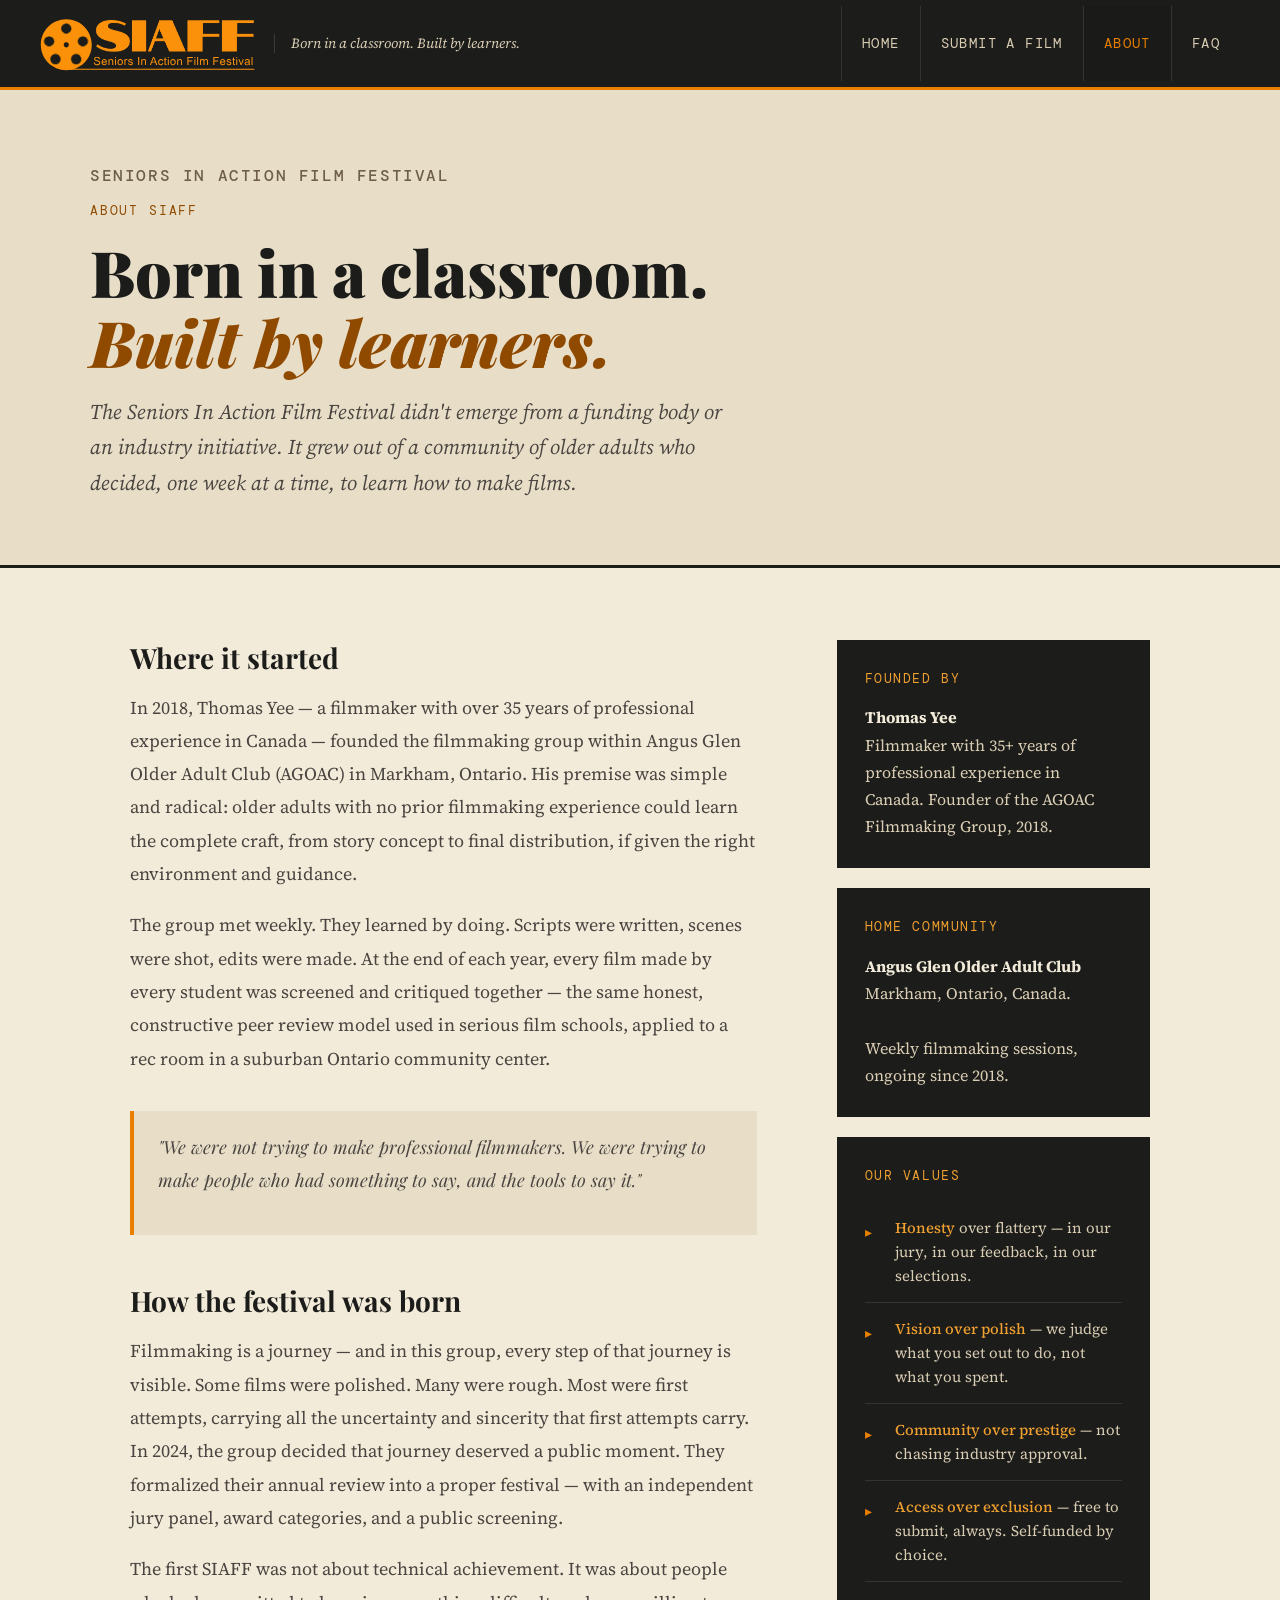
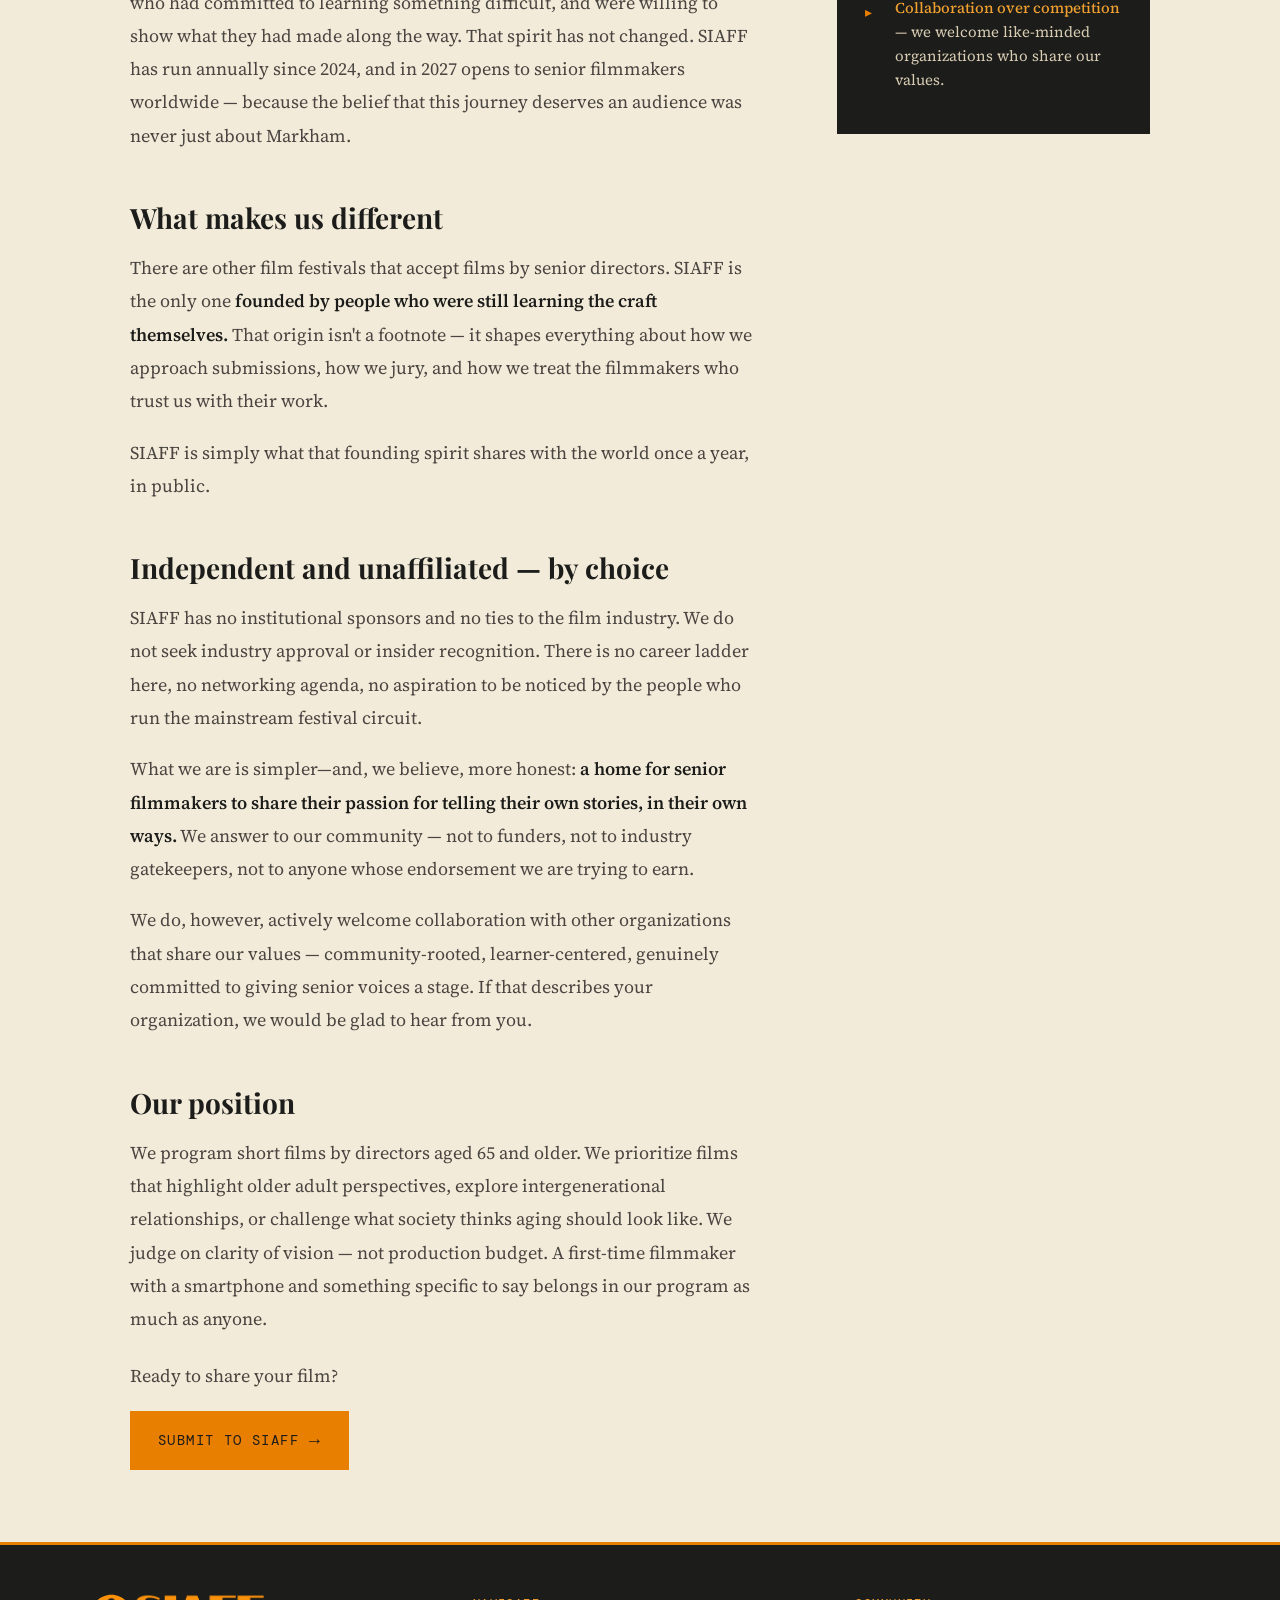
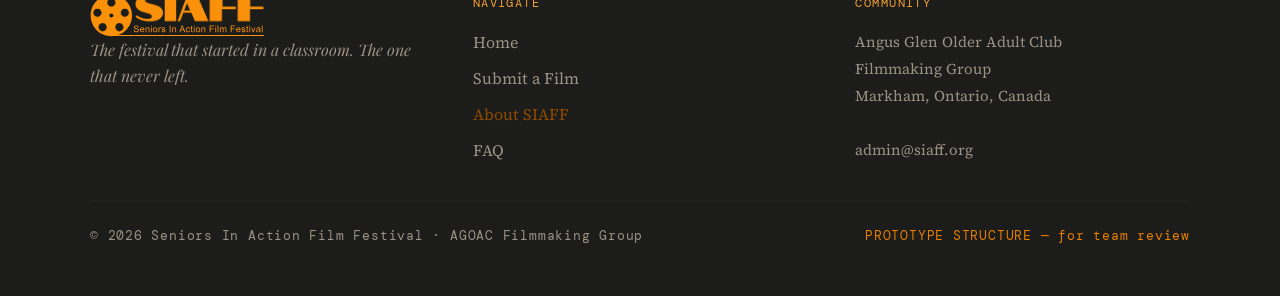
==== commit 37d692ed: "Reorder nav to Home, Submit a Film, About, FAQ Puts Submit ahead of About in both the top nav and fo" ====
--- a/about.html
+++ b/about.html
@@ -30,8 +30,8 @@
 
   <ul class="nav-links" id="navLinks">
     <li><a href="index.html" id="nav-home">Home</a></li>
+    <li><a href="submit.html" id="nav-submit">Submit a Film</a></li>
     <li><a href="about.html" id="nav-about" class="active">About</a></li>
-    <li><a href="submit.html" id="nav-submit">Submit a Film</a></li>
     <li><a href="faq.html" id="nav-faq">FAQ</a></li>
   </ul>
 </nav>
@@ -65,7 +65,7 @@
       <p>There are other film festivals that accept films by senior directors. SIAFF is the only one <strong>founded by people who were still learning the craft themselves.</strong> That origin isn't a footnote — it shapes everything about how we approach submissions, how we jury, and how we treat the filmmakers who trust us with their work.</p>
       <p>SIAFF is simply what that founding spirit shares with the world once a year, in public.</p>
 
-      <h2>Independent and unaffiliated — by choice</h2>
+      <h2 id="independent-unaffiliated">Independent and unaffiliated — by choice</h2>
       <p>SIAFF has no institutional sponsors and no ties to the film industry. We do not seek industry approval or insider recognition. There is no career ladder here, no networking agenda, no aspiration to be noticed by the people who run the mainstream festival circuit.</p>
       <p>What we are is simpler—and, we believe, more honest: <strong>a home for senior filmmakers to share their passion for telling their own stories, in their own ways.</strong> We answer to our community — not to funders, not to industry gatekeepers, not to anyone whose endorsement we are trying to earn.</p>
       <p>We do, however, actively welcome collaboration with other organizations that share our values — community-rooted, learner-centered, genuinely committed to giving senior voices a stage. If that describes your organization, we would be glad to hear from you.</p>
@@ -136,8 +136,8 @@
       <div class="footer-col-title">Navigate</div>
       <div class="footer-links">
         <a href="index.html" id="footer-nav-home">Home</a>
+        <a href="submit.html" id="footer-nav-submit">Submit a Film</a>
         <a href="about.html" id="footer-nav-about" class="active">About SIAFF</a>
-        <a href="submit.html" id="footer-nav-submit">Submit a Film</a>
         <a href="faq.html" id="footer-nav-faq">FAQ</a>
       </div>
     </div>
--- a/style.css
+++ b/style.css
@@ -54,7 +54,7 @@
   position: sticky;
   top: 0;
   z-index: 100;
-  border-bottom: 3px solid var(--red); min-height: 74px;
+  border-bottom: 3px solid var(--red); min-height: 90px;
 }
 
 .nav-brand {
@@ -822,6 +822,7 @@
   color: var(--ink);
   line-height: 1.25;
   margin-bottom: 16px;
+  scroll-margin-top: 90px;
   margin-top: 48px;
 }
 
@@ -911,11 +912,19 @@
 
 .submit-hero-h1 {
   font-family: var(--serif);
-  font-size: clamp(32px, 4vw, 56px);
+  font-size: clamp(36px, 5vw, 64px);
   font-weight: 900;
   color: var(--ink);
   line-height: 1.1;
   margin-bottom: 12px;
+}
+
+/* Intentional contrast exception: this white-on-orange combination measures
+   2.81:1, below the 3:1 WCAG AA minimum for large text. Approved by Ken
+   as a deliberate stylistic choice, to be reviewed with the team. */
+.submit-hero-h1 em {
+  font-style: italic;
+  color: #FFFFFF;
 }
 
 .submit-hero-sub {
@@ -994,6 +1003,7 @@
   color: var(--ink);
   margin-bottom: 16px;
   margin-top: 48px;
+  scroll-margin-top: 90px;
   padding-bottom: 12px;
   border-bottom: 1px solid var(--rule);
 }
@@ -1089,6 +1099,11 @@
   margin-bottom: 16px;
   position: sticky;
   top: 80px;
+}
+
+.anchor-marker {
+  display: block;
+  scroll-margin-top: 90px;
 }
 
 .submit-box-title {
@@ -1352,6 +1367,12 @@
   padding: 0 2px 20px;
   max-width: 640px;
 }
+.faq-answer a {
+  color: var(--red3);
+  text-decoration: underline;
+  text-underline-offset: 2px;
+}
+.faq-answer a:hover { color: var(--red2); }
 
 /* ── FAQ — AI CHAT WIDGET ───────────────────────── */
 .chat-section {
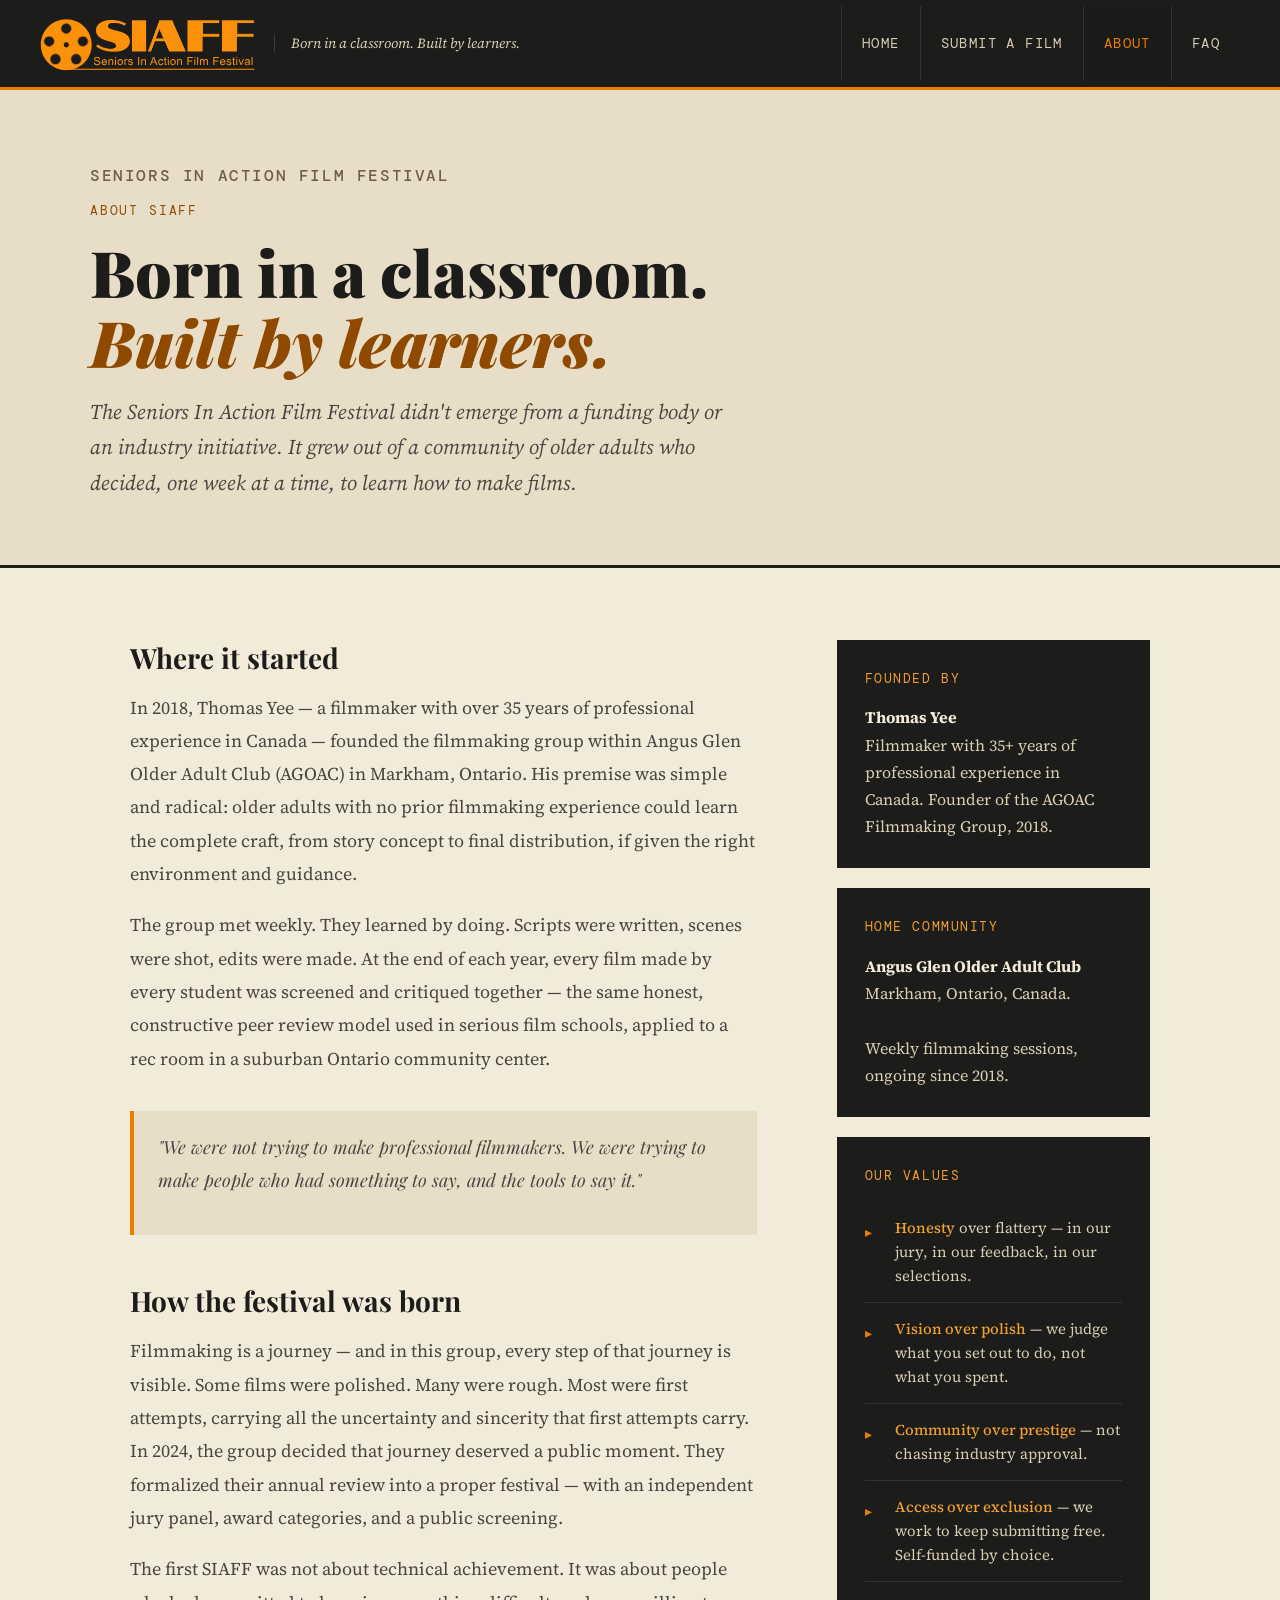
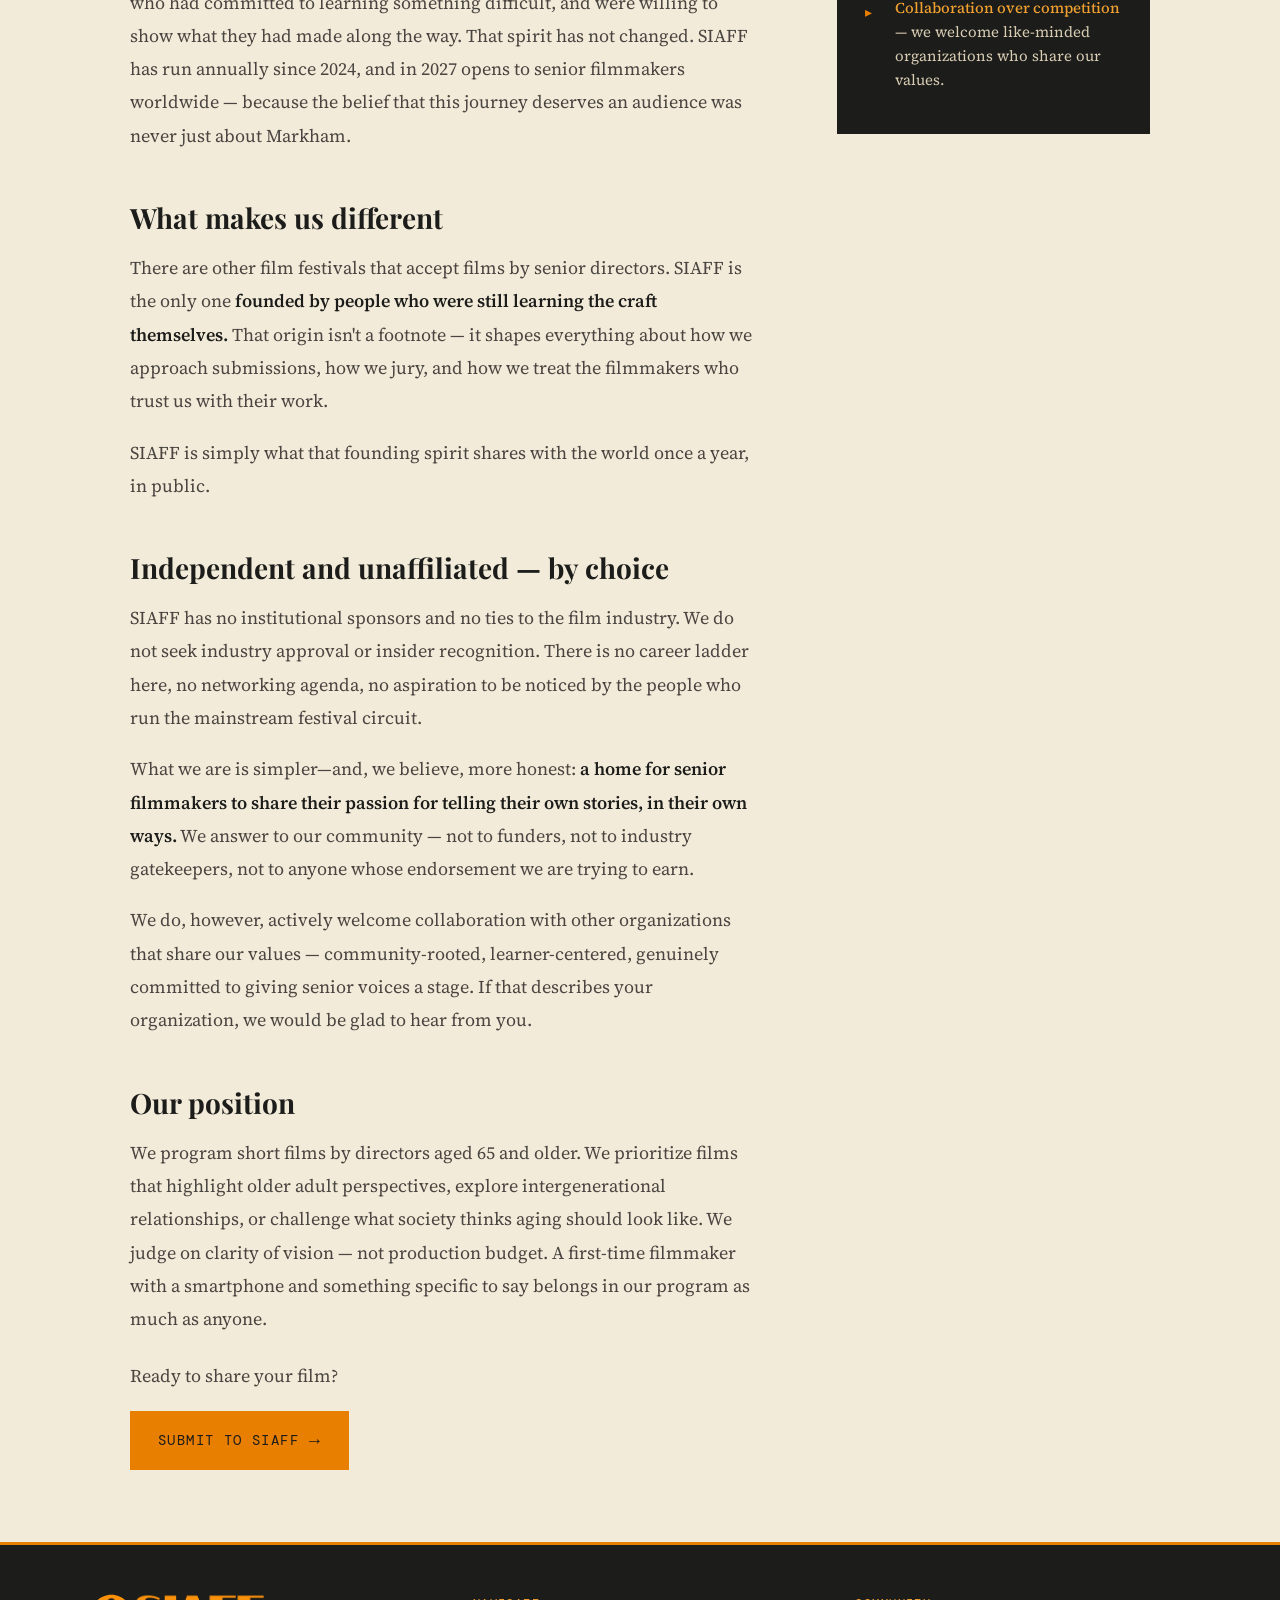
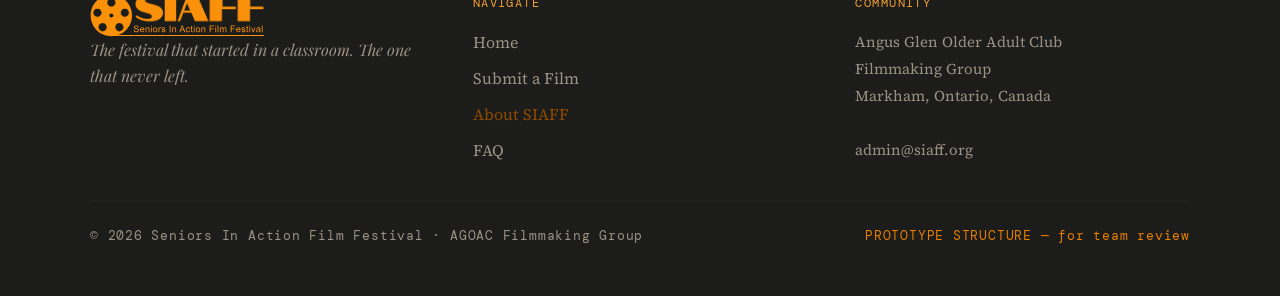
==== commit 3b696788: "Soften permanent fee-free wording to scope it to 2027 Replaces "always/ever/will not change" languag" ====
--- a/about.html
+++ b/about.html
@@ -115,7 +115,7 @@
           </div>
           <div class="value-item">
             <span class="value-dot">▸</span>
-            <span class="value-text"><strong>Access over exclusion</strong> — free to submit, always. Self-funded by choice.</span>
+            <span class="value-text"><strong>Access over exclusion</strong> — we work to keep submitting free. Self-funded by choice.</span>
           </div>
           <div class="value-item">
             <span class="value-dot">▸</span>
--- a/style.css
+++ b/style.css
@@ -934,6 +934,23 @@
   line-height: 1.7;
 }
 
+/* Fast-track link: mobile/narrow only — desktop relies on the sticky sidebar instead */
+.submit-hero-fasttrack {
+  display: none;
+  font-family: var(--mono);
+  font-size: 14px;
+  letter-spacing: 0.1em;
+  text-transform: uppercase;
+  background: var(--ink);
+  color: var(--paper);
+  padding: 13px 20px;
+  text-decoration: none;
+  cursor: pointer;
+  transition: opacity 0.2s;
+}
+
+.submit-hero-fasttrack:hover { opacity: 0.7; }
+
 /* Honest notices — prominent */
 .honest-notices {
   background: var(--ink);
@@ -989,7 +1006,7 @@
   display: grid;
   grid-template-columns: 1fr 360px;
   gap: 72px;
-  align-items: start;
+  align-items: stretch;
 }
 
 .submit-main {
@@ -1306,6 +1323,7 @@
   .section { padding: 48px 20px; }
   .about-hero { padding: 48px 20px 40px; }
   .submit-hero { padding: 48px 20px; }
+  .submit-hero-fasttrack { display: inline-block; margin-top: 20px; }
 }
 
 /* ── FAQ PAGE ───────────────────────────────────── */
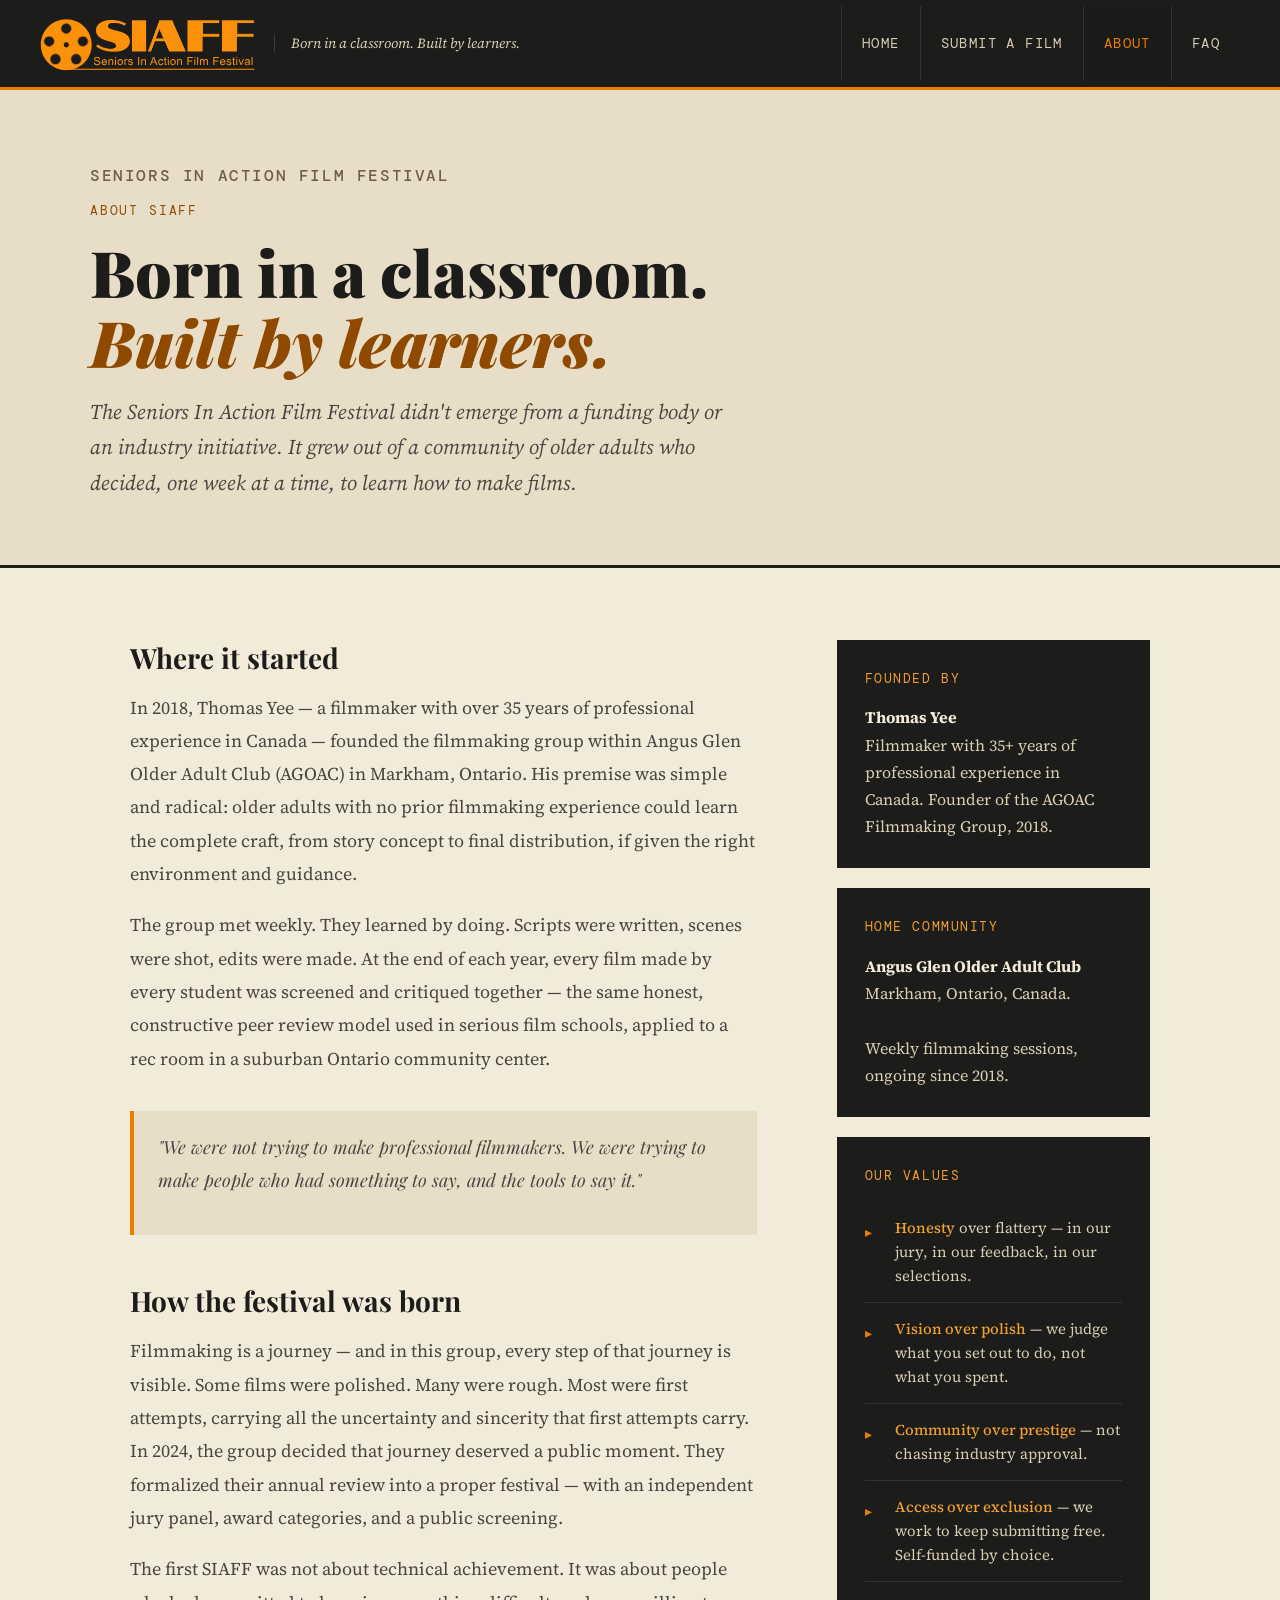
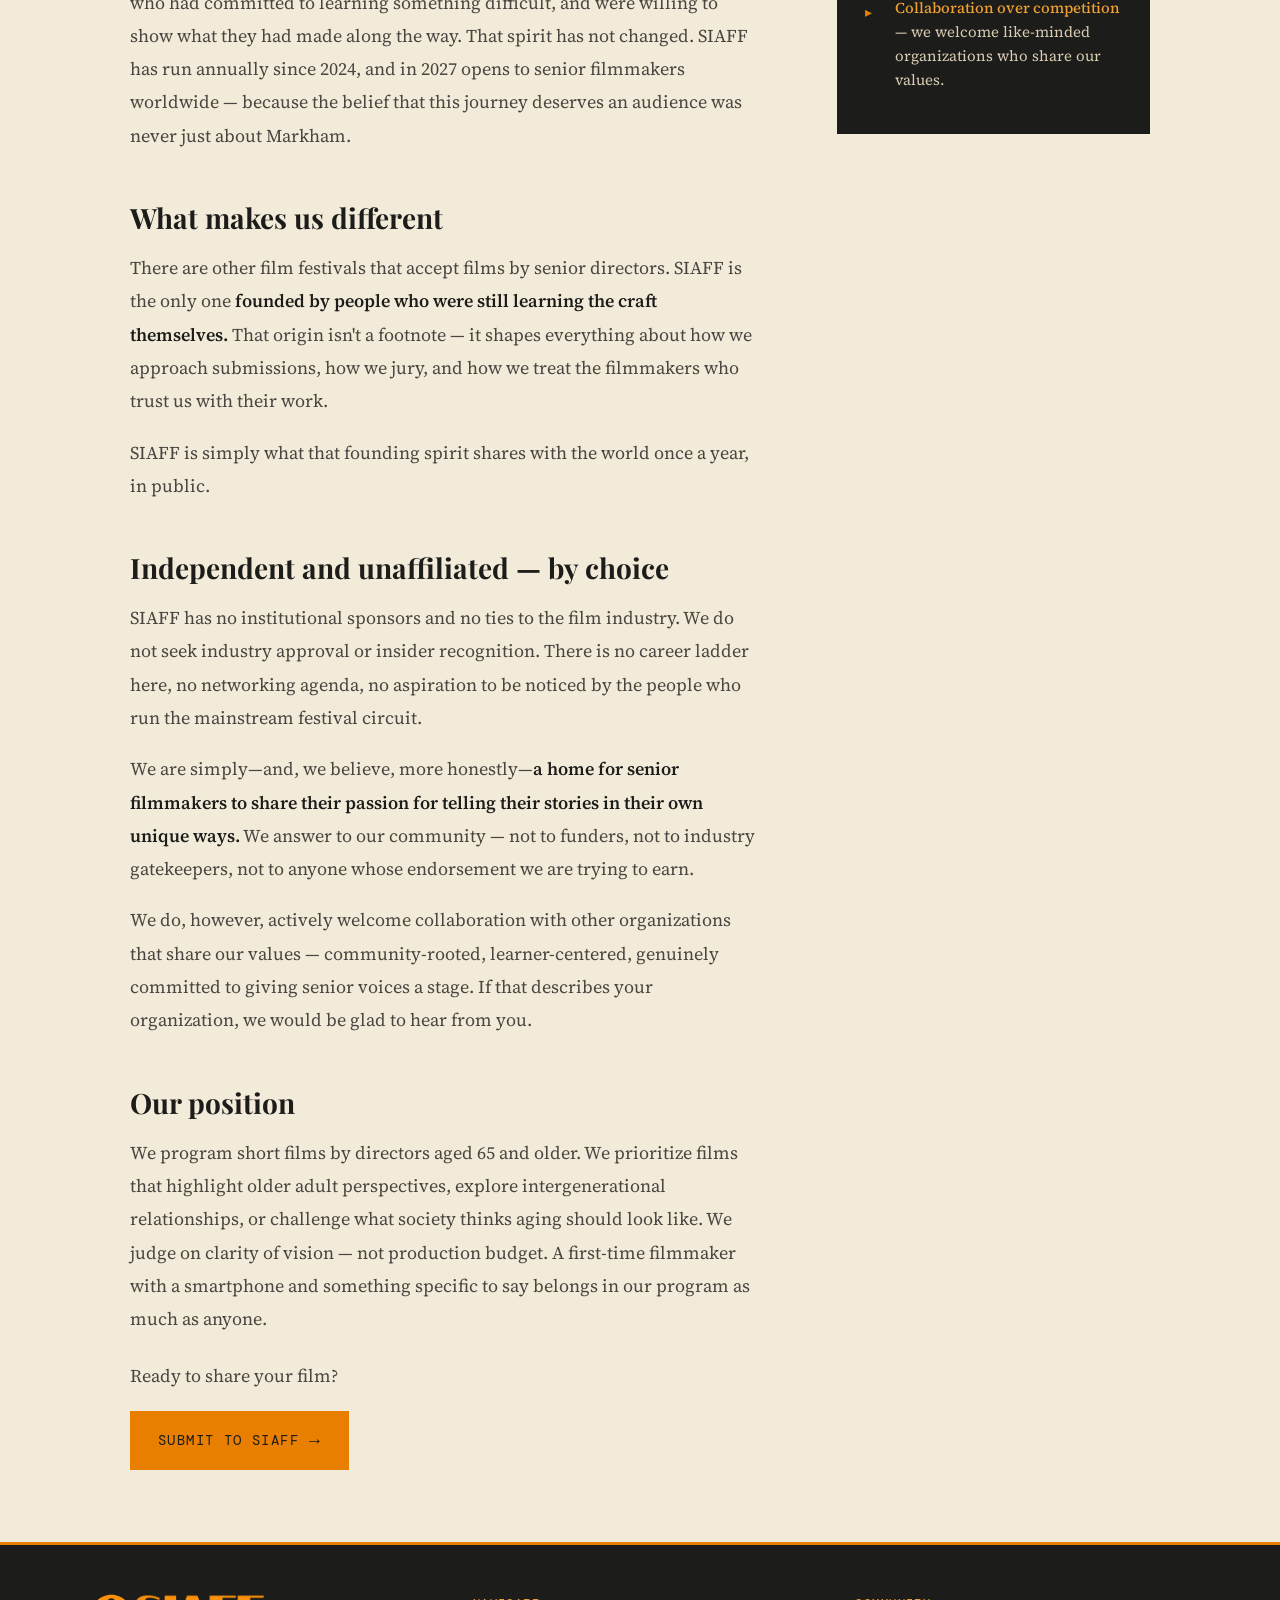
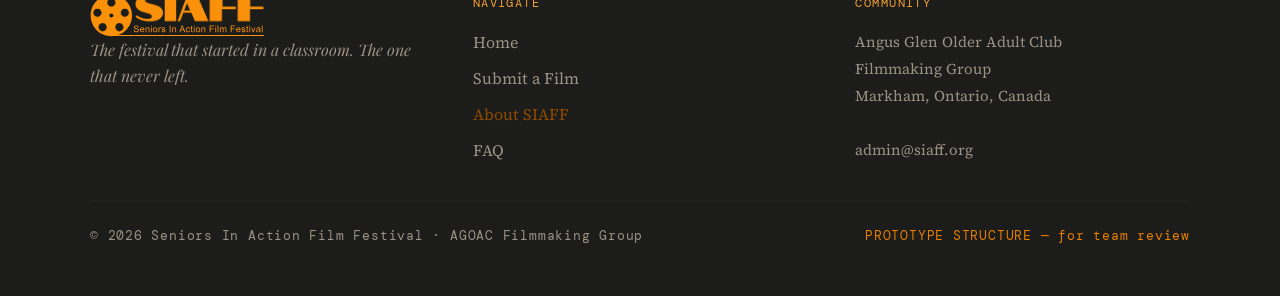
==== commit ebe357fe: "Reword "home for senior filmmakers" sentence on About page Wording-only tweak to the "Independent an" ====
--- a/about.html
+++ b/about.html
@@ -67,7 +67,7 @@
 
       <h2 id="independent-unaffiliated">Independent and unaffiliated — by choice</h2>
       <p>SIAFF has no institutional sponsors and no ties to the film industry. We do not seek industry approval or insider recognition. There is no career ladder here, no networking agenda, no aspiration to be noticed by the people who run the mainstream festival circuit.</p>
-      <p>What we are is simpler—and, we believe, more honest: <strong>a home for senior filmmakers to share their passion for telling their own stories, in their own ways.</strong> We answer to our community — not to funders, not to industry gatekeepers, not to anyone whose endorsement we are trying to earn.</p>
+      <p>We are simply—and, we believe, more honestly—<strong>a home for senior filmmakers to share their passion for telling their stories in their own unique ways.</strong> We answer to our community — not to funders, not to industry gatekeepers, not to anyone whose endorsement we are trying to earn.</p>
       <p>We do, however, actively welcome collaboration with other organizations that share our values — community-rooted, learner-centered, genuinely committed to giving senior voices a stage. If that describes your organization, we would be glad to hear from you.</p>
 
       <h2>Our position</h2>
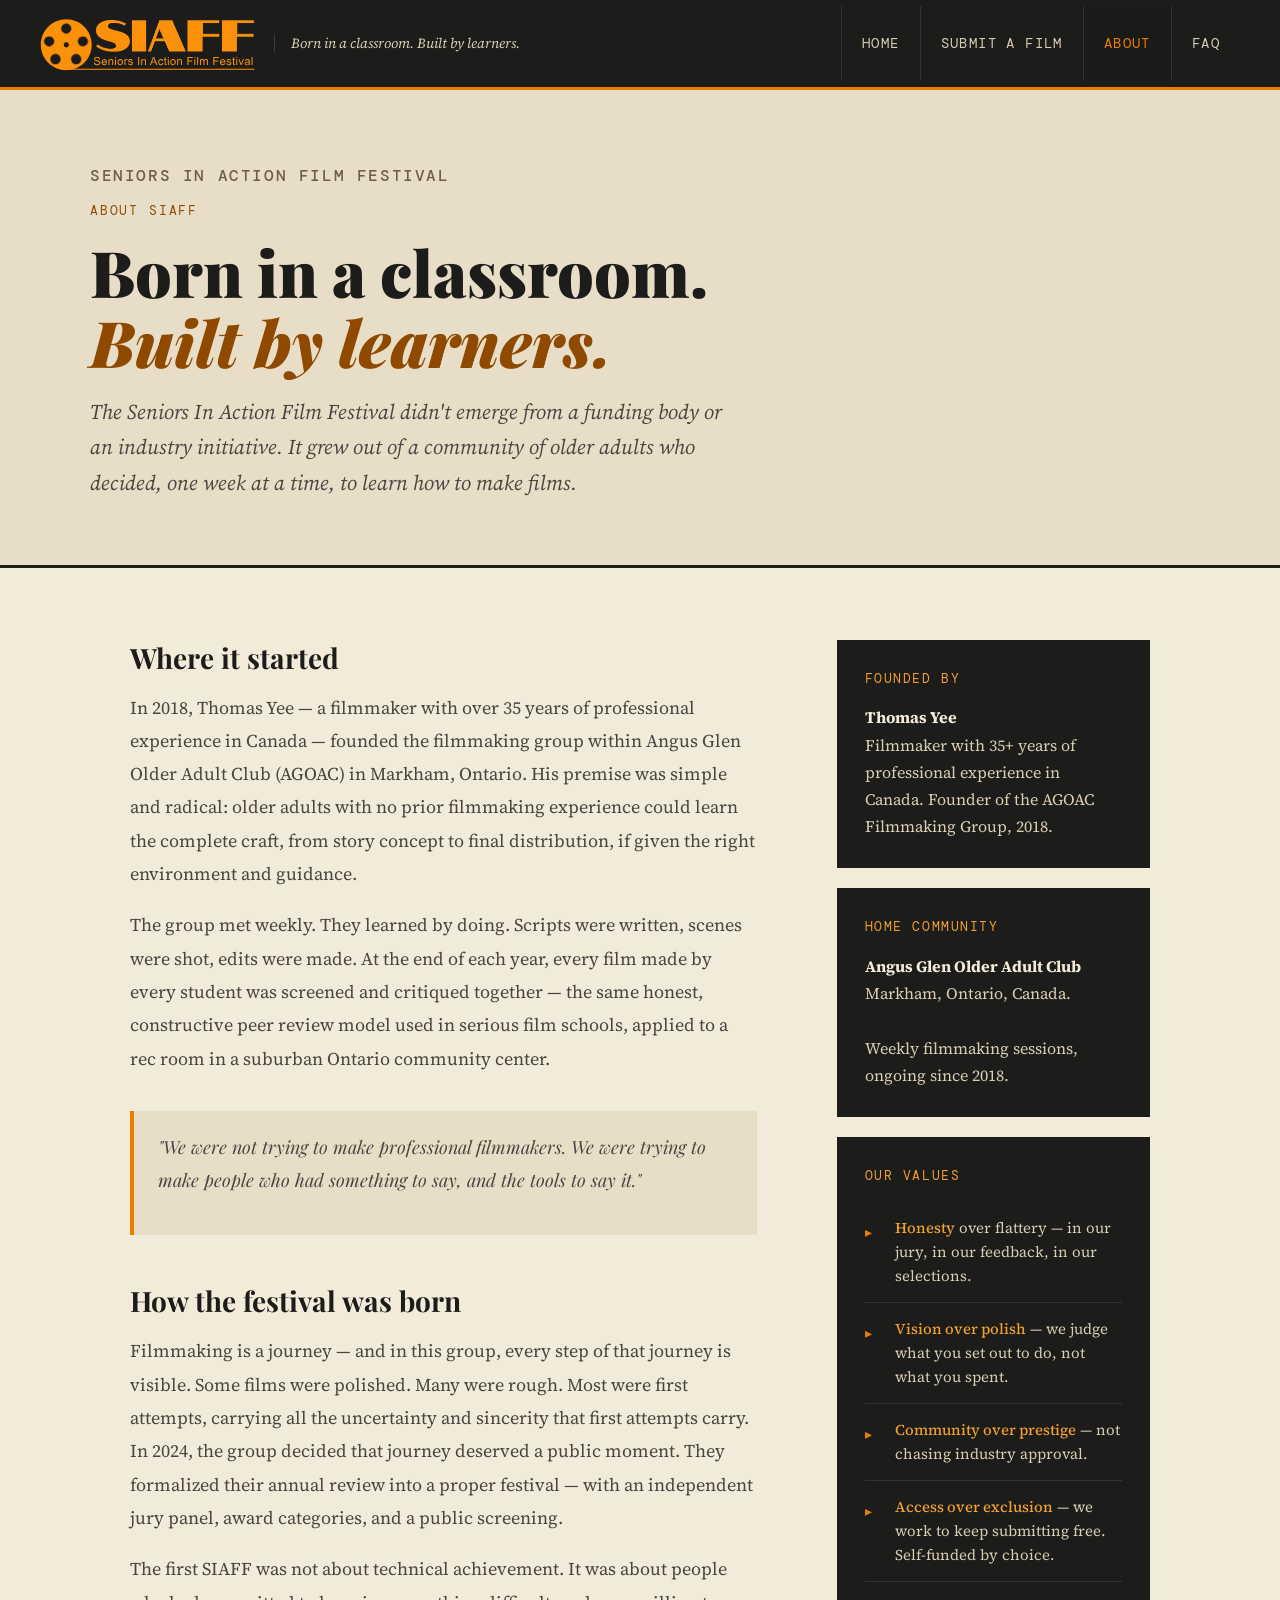
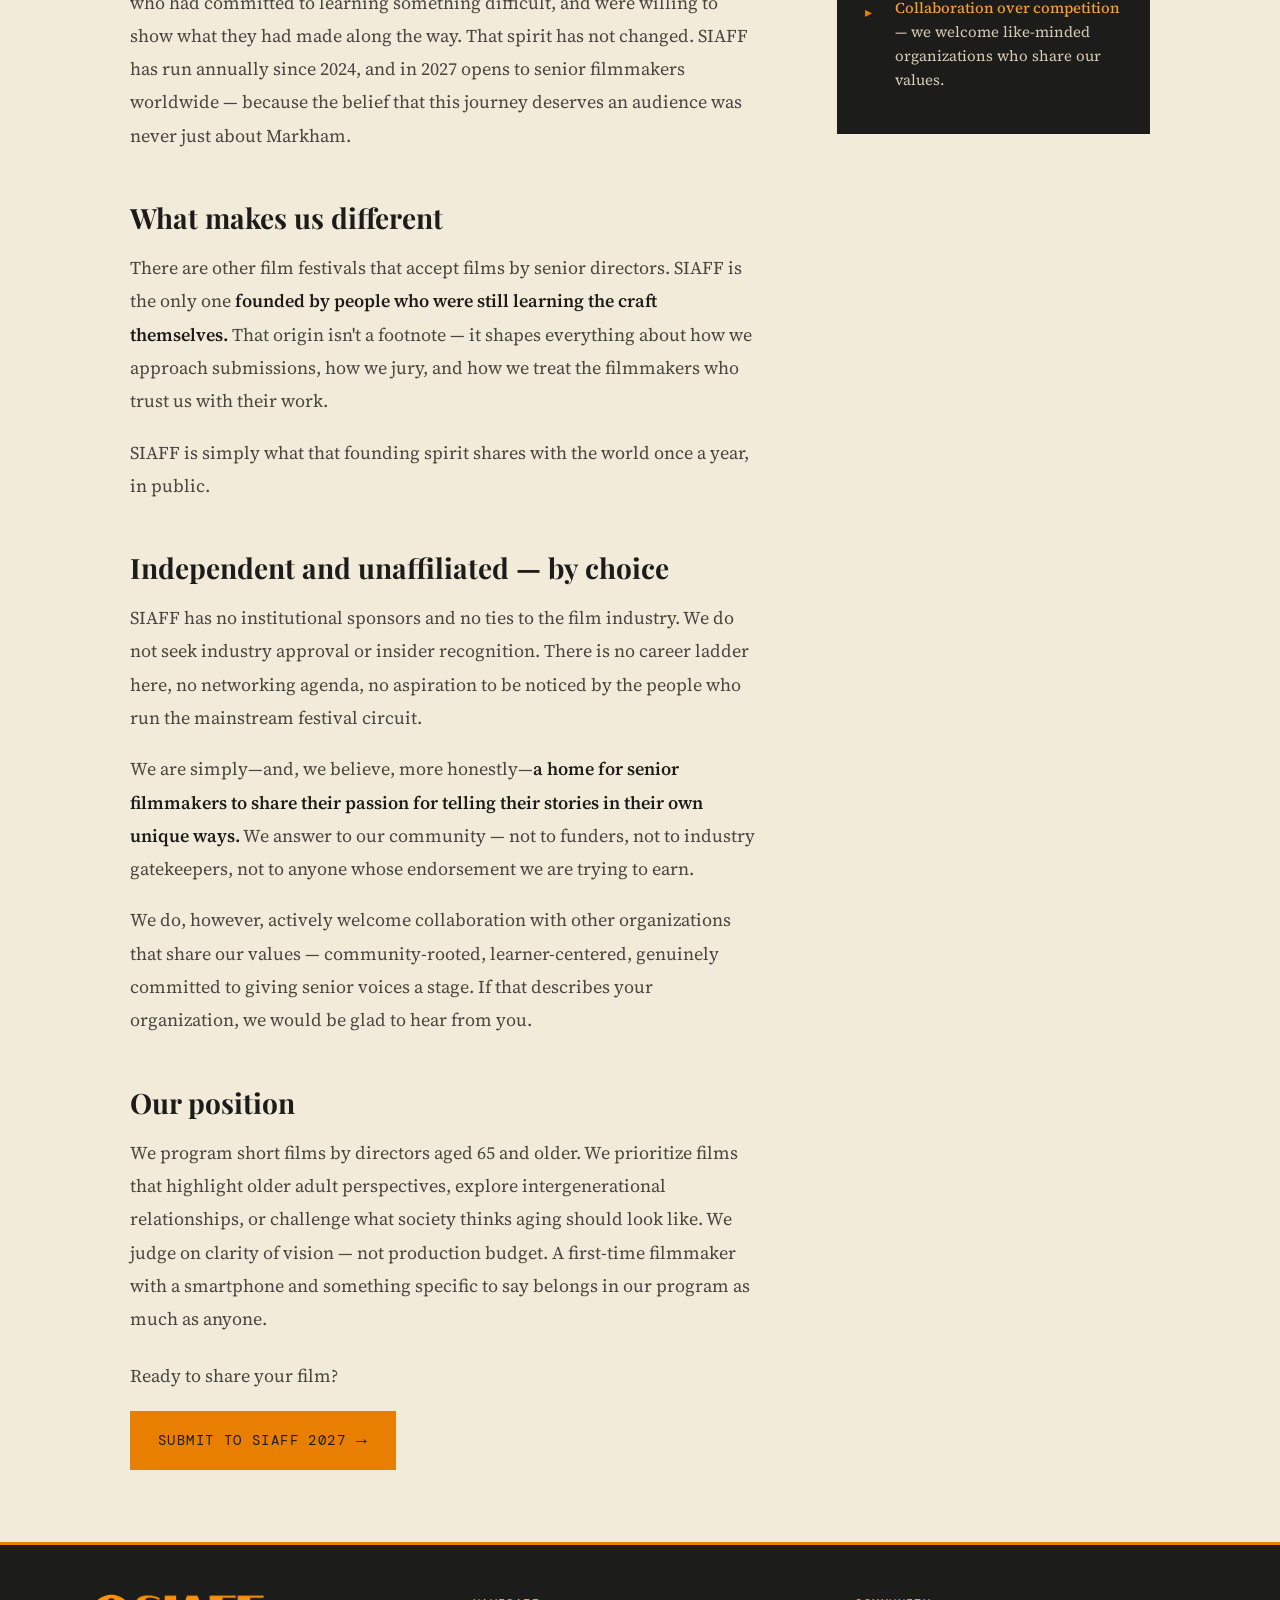
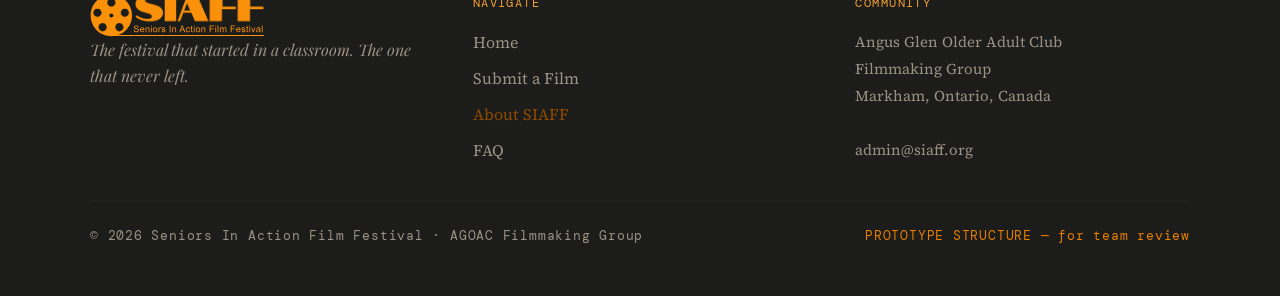
==== commit bb70b0eb: "Add "2027" to submit CTA buttons (5 locations) Clarifies which festival year each submit-related CTA" ====
--- a/about.html
+++ b/about.html
@@ -75,7 +75,7 @@
 
       <div class="section-cta">
         <p>Ready to share your film?</p>
-        <a class="hero-cta" href="submit.html">Submit to SIAFF <span class="hero-cta-arrow">→</span></a>
+        <a class="hero-cta" href="submit.html">Submit to SIAFF 2027 <span class="hero-cta-arrow">→</span></a>
       </div>
 
     </div>
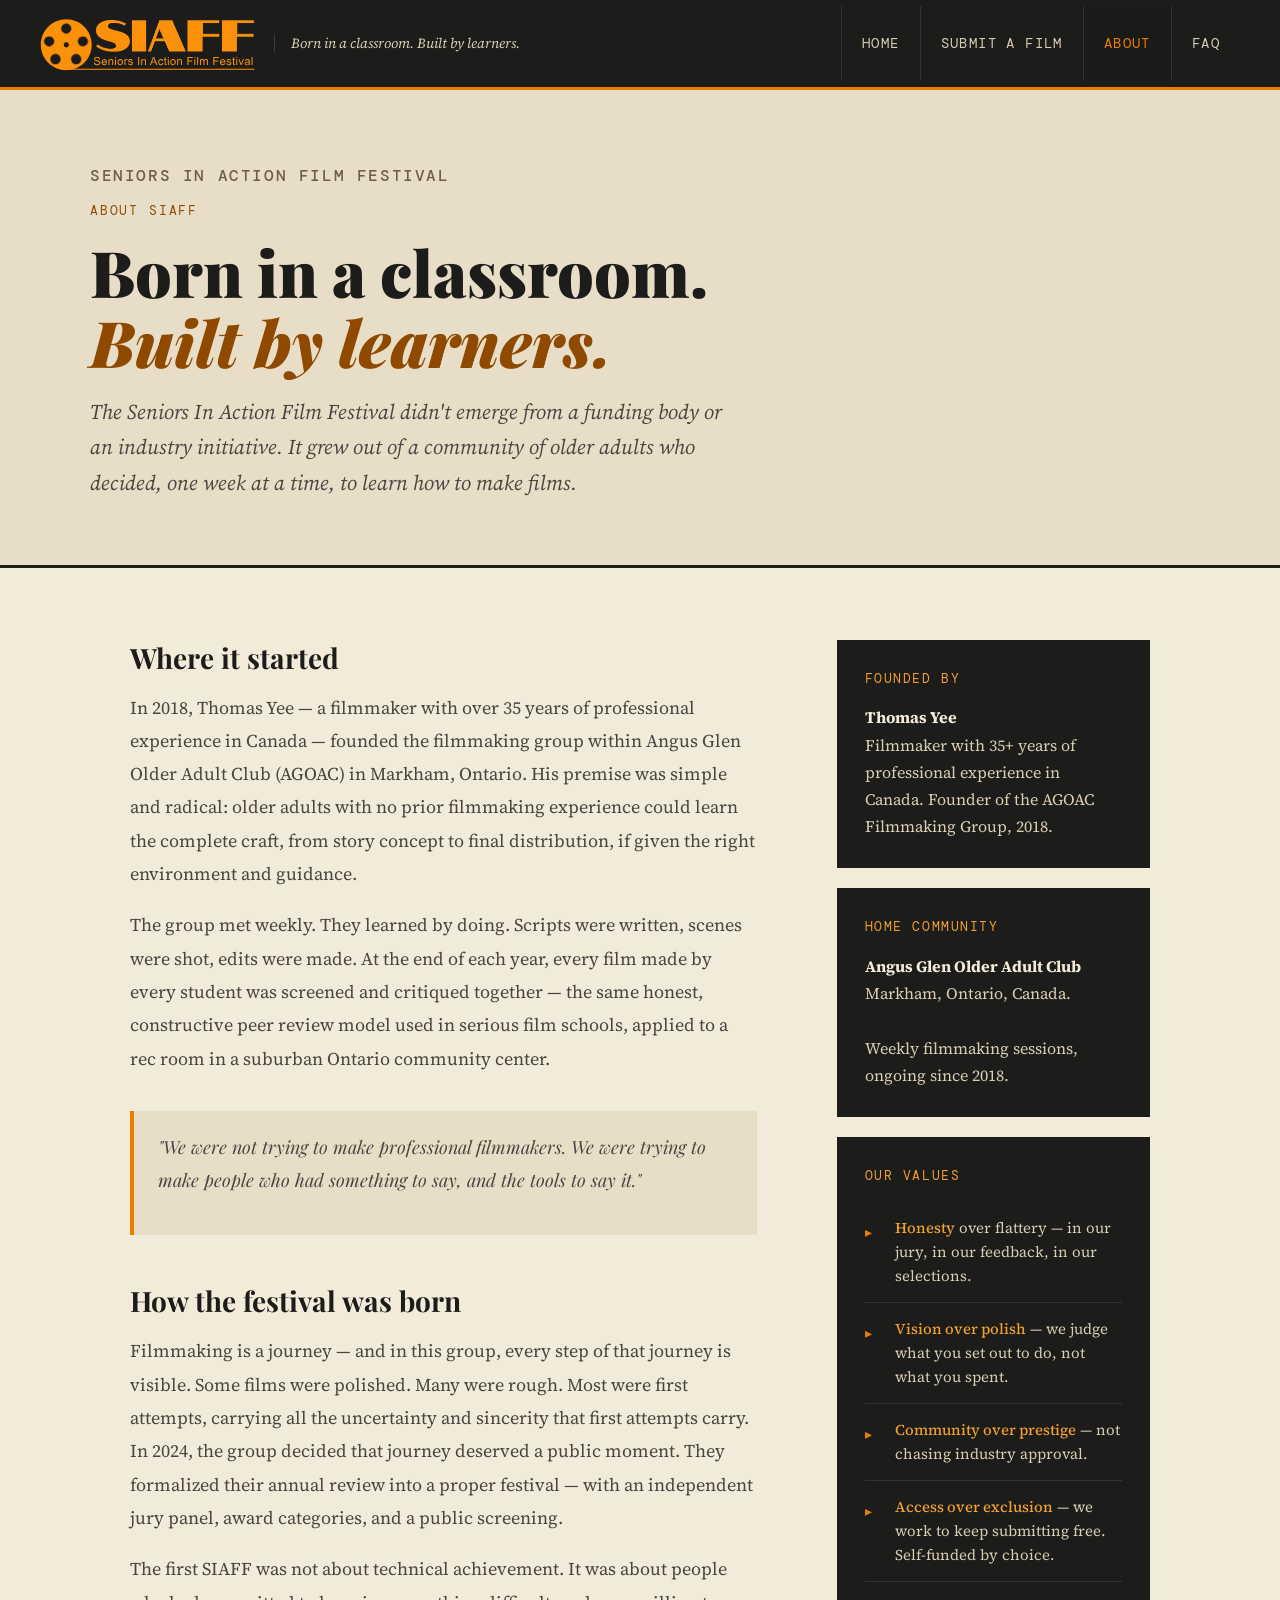
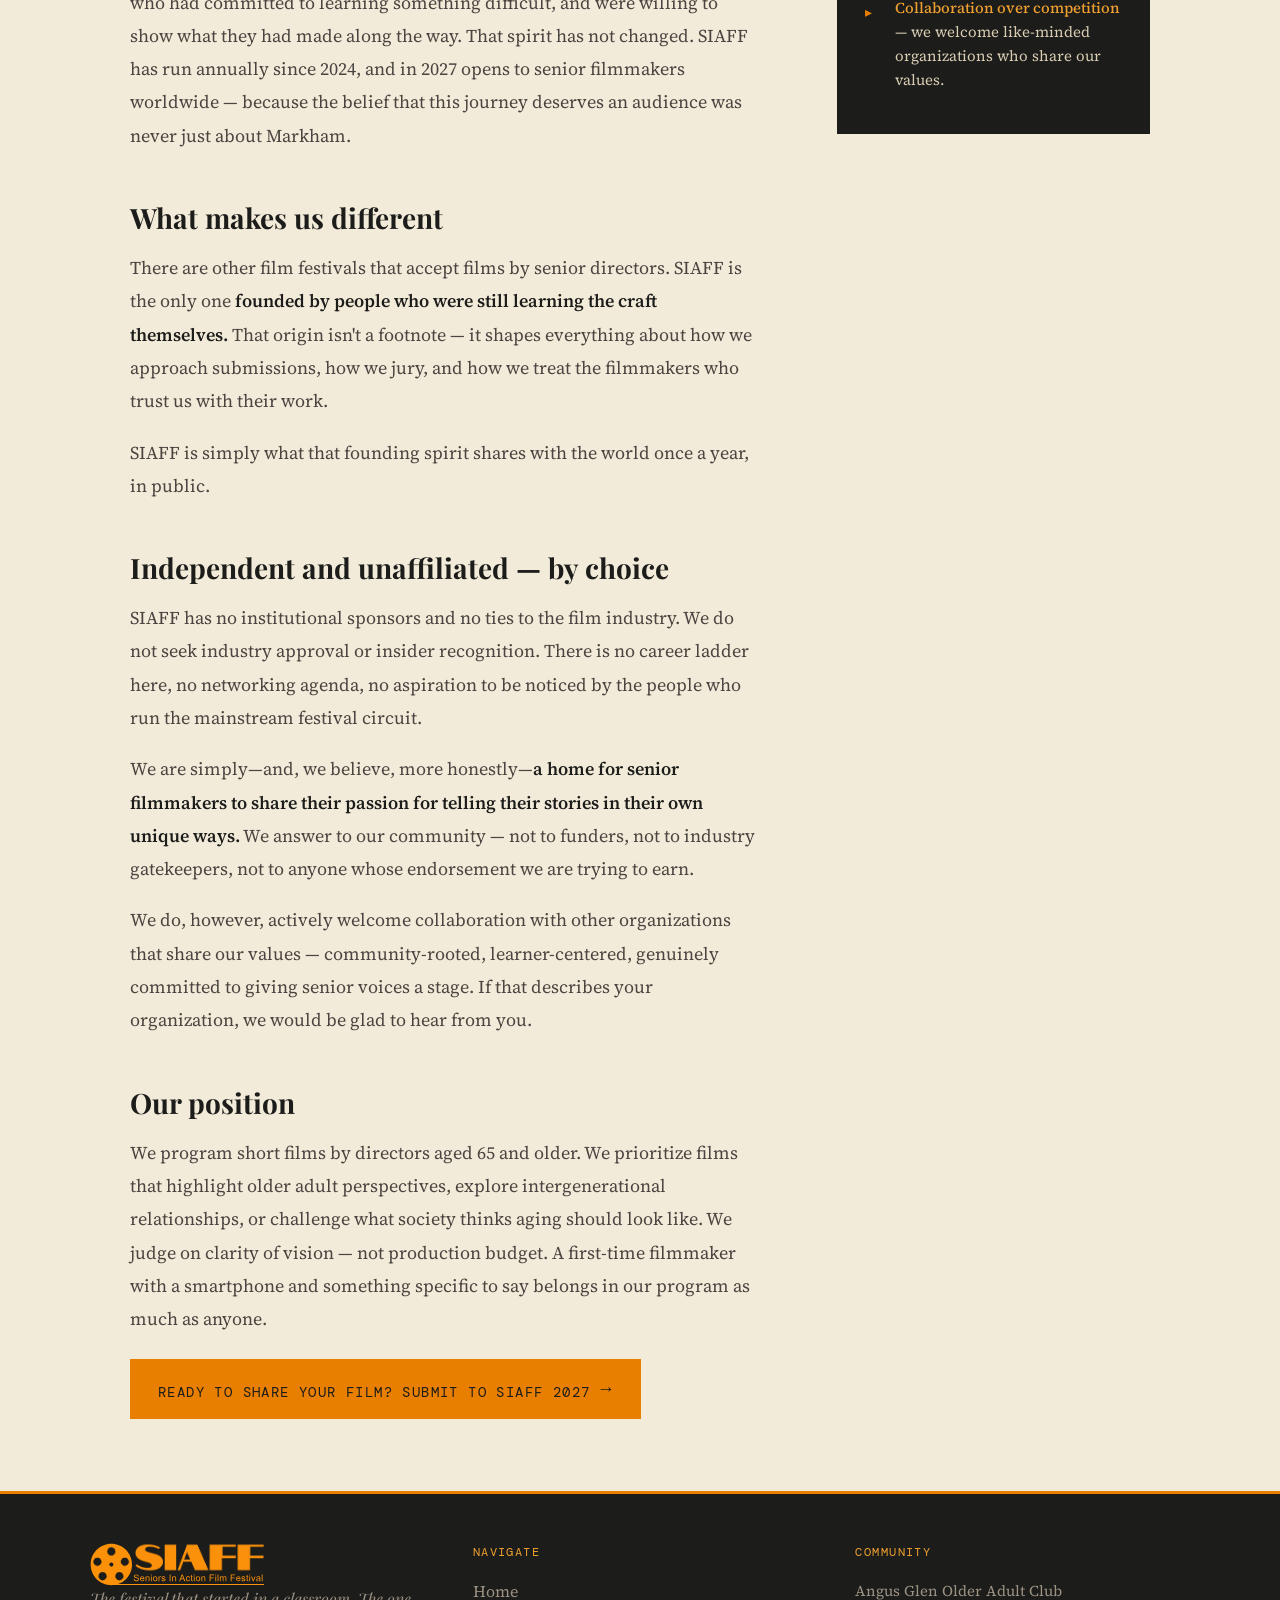
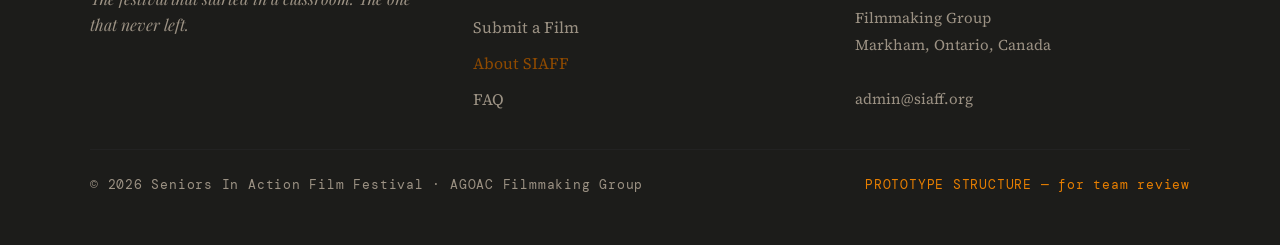
==== commit a7103f4f: "Merge About page's CTA question into the button Matches the pattern already used by the homepage her" ====
--- a/about.html
+++ b/about.html
@@ -74,8 +74,7 @@
       <p>We program short films by directors aged 65 and older. We prioritize films that highlight older adult perspectives, explore intergenerational relationships, or challenge what society thinks aging should look like. We judge on clarity of vision — not production budget. A first-time filmmaker with a smartphone and something specific to say belongs in our program as much as anyone.</p>
 
       <div class="section-cta">
-        <p>Ready to share your film?</p>
-        <a class="hero-cta" href="submit.html">Submit to SIAFF 2027 <span class="hero-cta-arrow">→</span></a>
+        <a class="hero-cta" href="submit.html">Ready to share your film? Submit to SIAFF 2027 <span class="hero-cta-arrow">→</span></a>
       </div>
 
     </div>
--- a/style.css
+++ b/style.css
@@ -255,7 +255,7 @@
 
 .hero-cta {
   display: inline-flex;
-  align-items: center;
+  align-items: flex-end;
   gap: 10px;
   background: var(--red);
   color: var(--ink);
